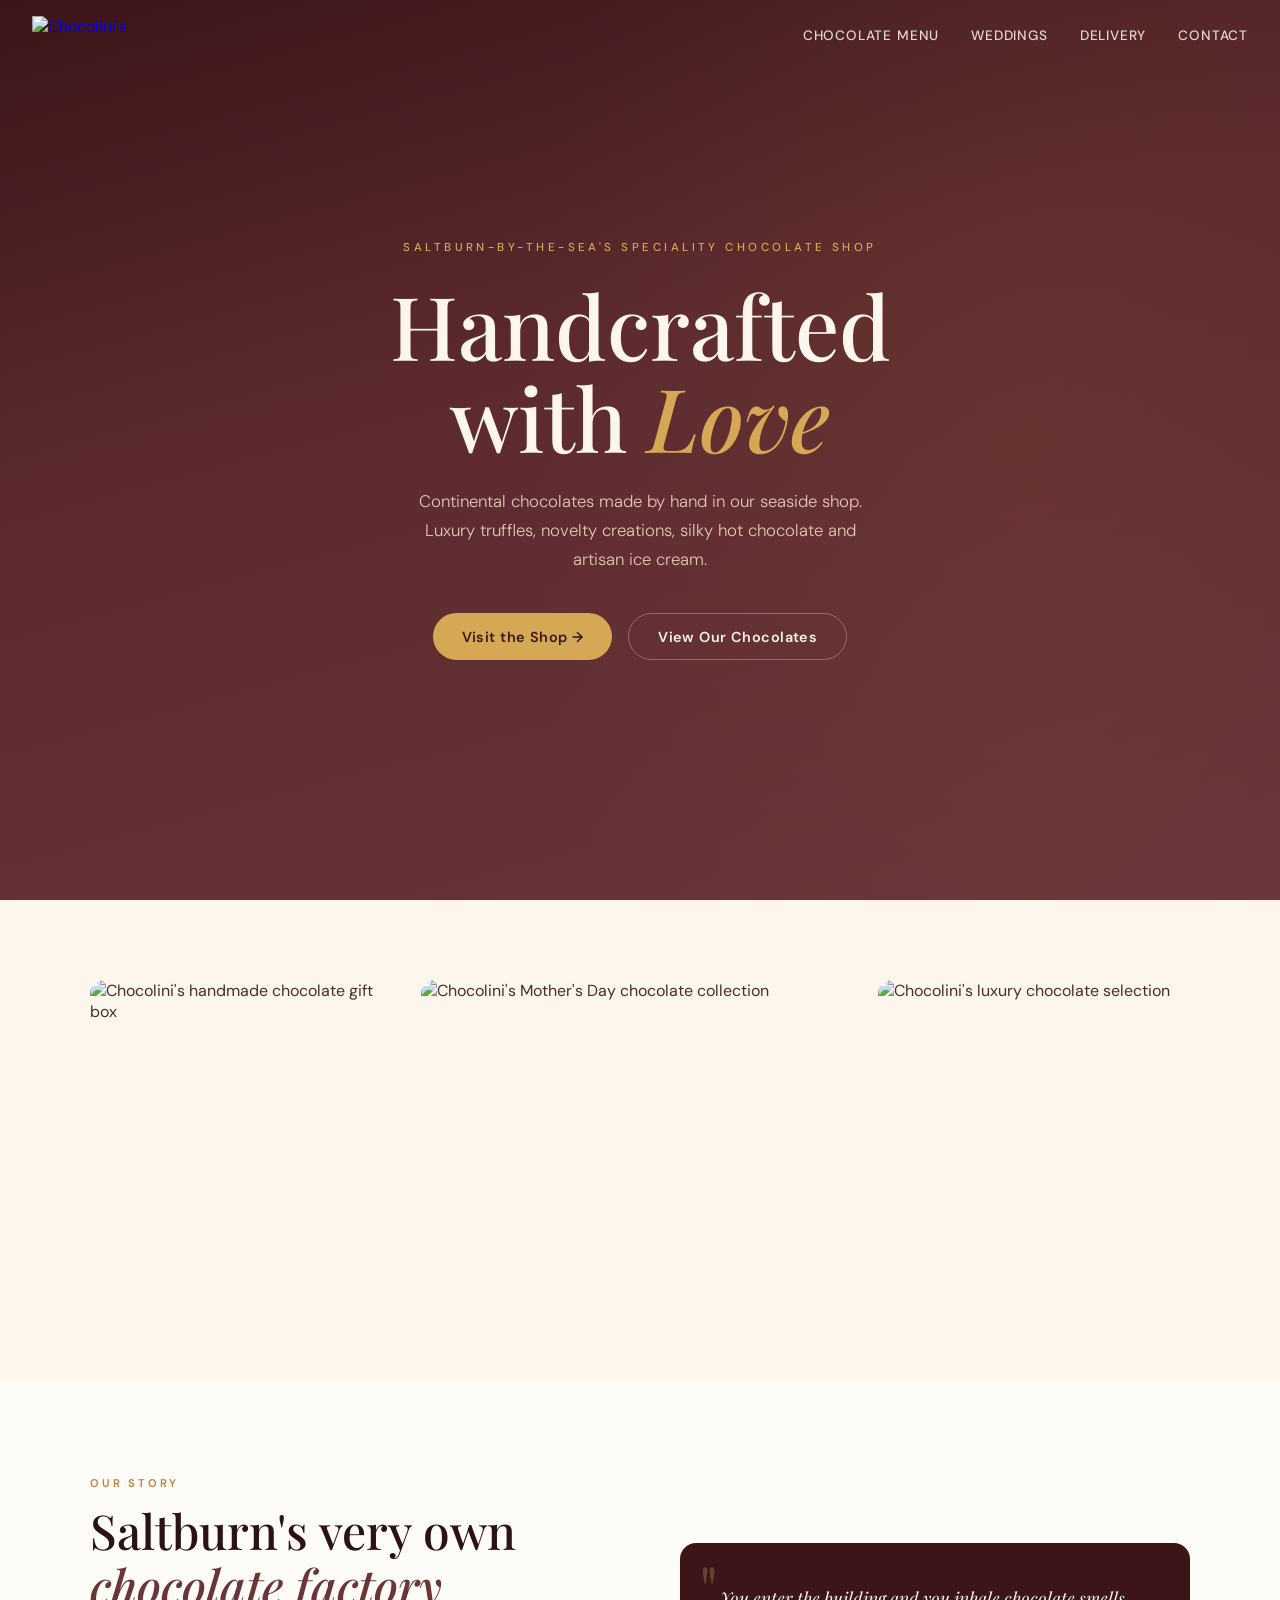
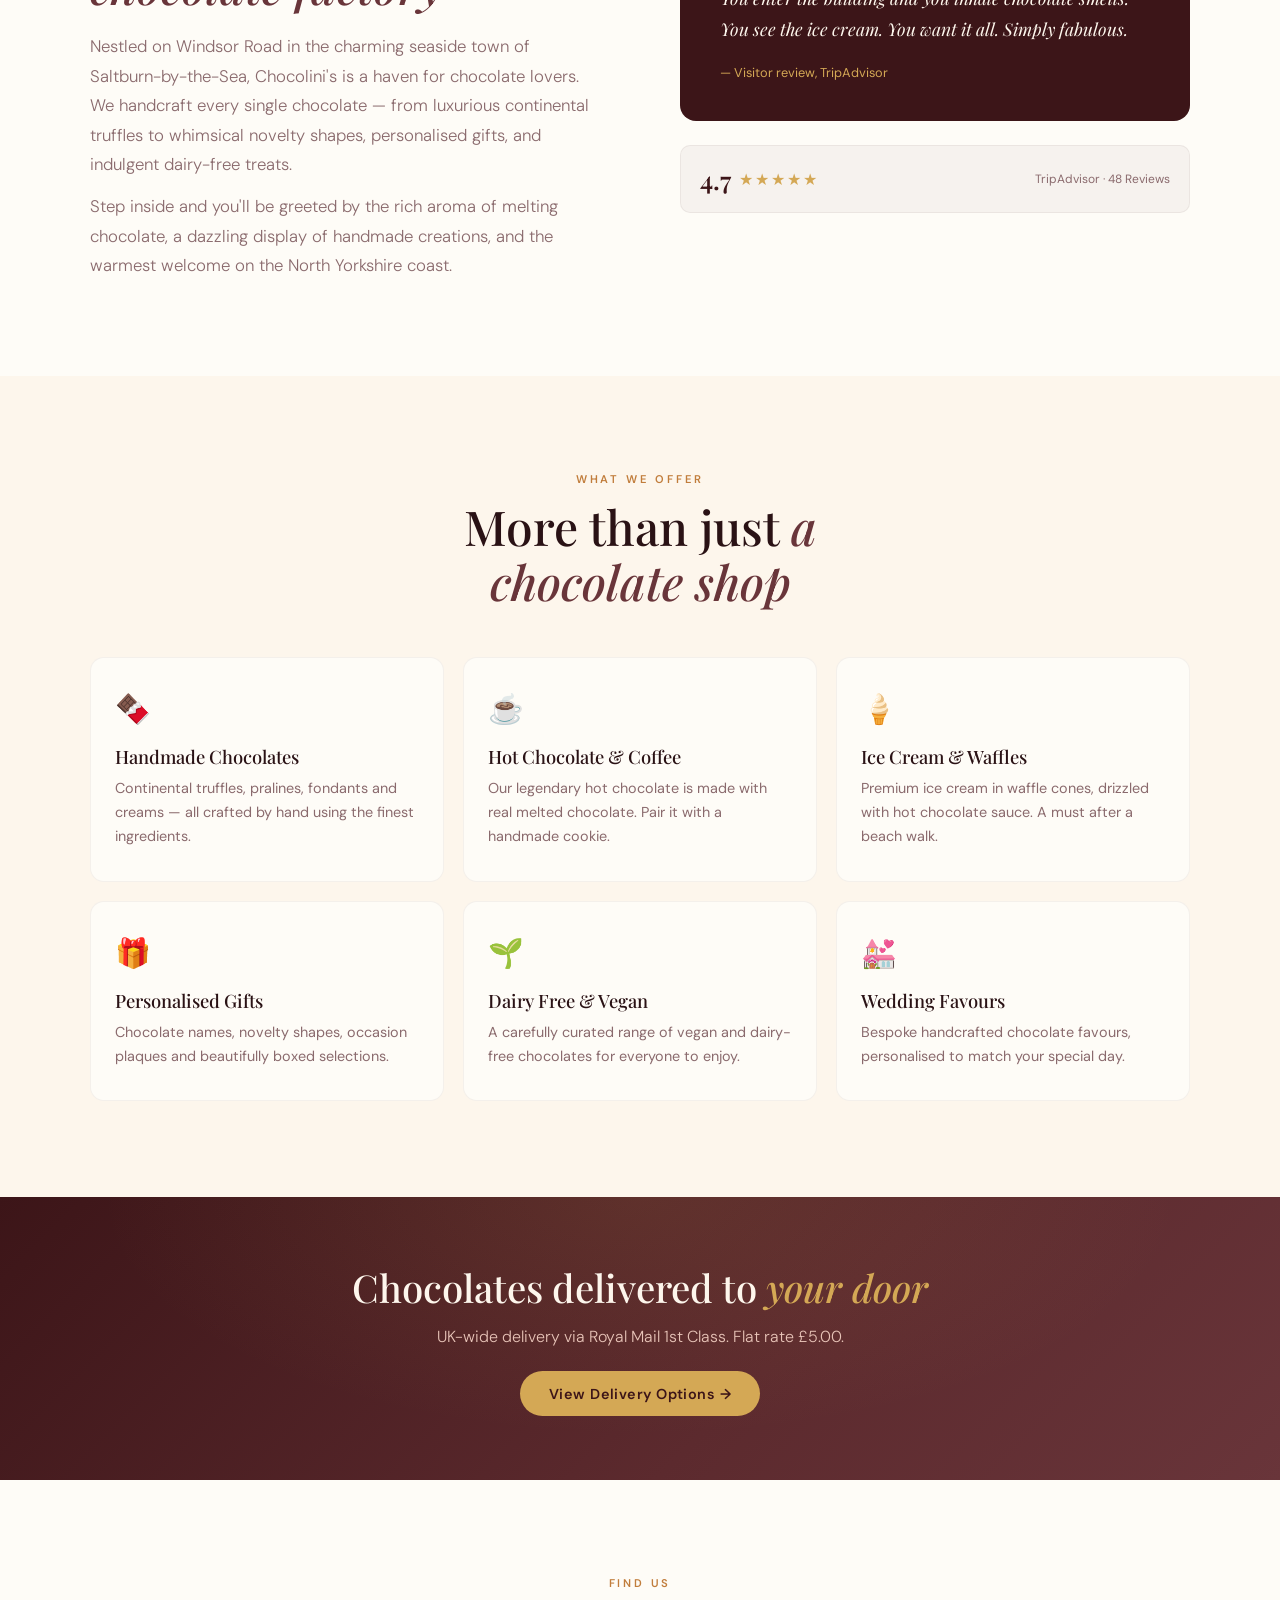
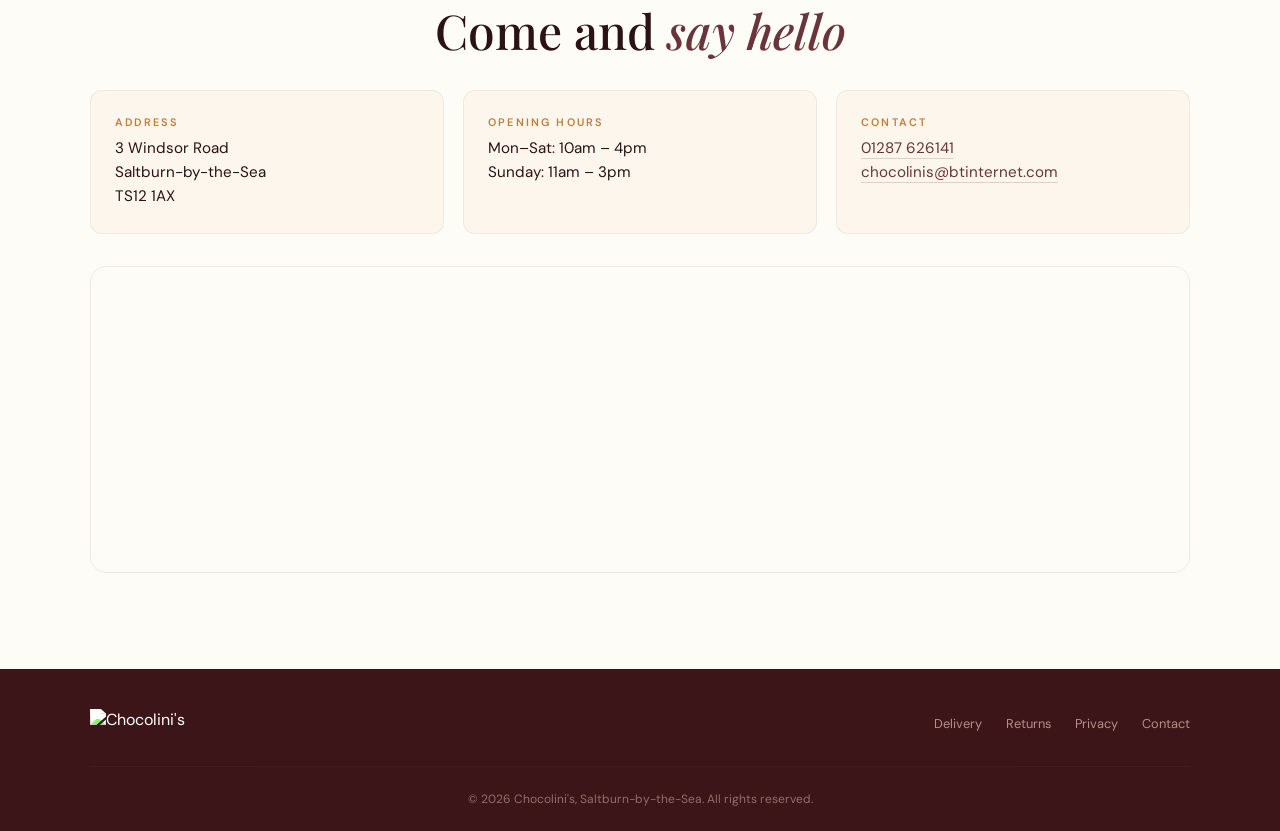
==== index.html @ 50c1a1e6 "Add files via upload" ====
<!DOCTYPE html>
<html lang="en">
<head>
    <meta charset="UTF-8">
    <meta name="viewport" content="width=device-width, initial-scale=1.0">
    <title>Chocolini's | Handcrafted Chocolates · Saltburn-by-the-Sea</title>
    <meta name="description" content="Chocolini's is Saltburn-by-the-Sea's beloved speciality chocolate shop. Handmade continental chocolates, luxury hot chocolate, ice cream, wedding favours & gifts.">
    <link rel="preconnect" href="https://fonts.googleapis.com">
    <link rel="preconnect" href="https://fonts.gstatic.com" crossorigin>
    <link href="https://fonts.googleapis.com/css2?family=Playfair+Display:ital,wght@0,400;0,500;0,600;0,700;1,400;1,500&family=DM+Sans:ital,wght@0,300;0,400;0,500;0,600;1,400&display=swap" rel="stylesheet">
    <link rel="stylesheet" href="styles.css">
    <style>
        .hero {
            min-height: 100vh;
            background: linear-gradient(165deg, var(--chocolate) 0%, var(--chocolate-mid) 40%, var(--cocoa) 100%);
            display: flex;
            align-items: center;
            justify-content: center;
            position: relative;
            overflow: hidden;
        }

        .hero::before {
            content: '';
            position: absolute;
            top: -50%; right: -20%;
            width: 80%; height: 200%;
            background: radial-gradient(ellipse, rgba(193, 125, 60, 0.08) 0%, transparent 70%);
            pointer-events: none;
        }

        .hero-content {
            text-align: center;
            position: relative;
            z-index: 2;
            padding: 2rem;
            max-width: 750px;
        }

        .hero-tagline {
            font-size: 0.72rem;
            font-weight: 500;
            letter-spacing: 0.3em;
            text-transform: uppercase;
            color: var(--gold);
            margin-bottom: 1.5rem;
            opacity: 0;
            animation: fadeUp 0.8s 0.2s forwards;
        }

        .hero h1 {
            font-family: 'Playfair Display', serif;
            font-size: clamp(2.8rem, 7vw, 5.5rem);
            font-weight: 500;
            color: var(--cream);
            line-height: 1.05;
            margin-bottom: 1.5rem;
            opacity: 0;
            animation: fadeUp 0.8s 0.4s forwards;
        }

        .hero h1 em { font-style: italic; color: var(--gold); }

        .hero-sub {
            font-size: 1.05rem;
            color: var(--rose);
            line-height: 1.7;
            max-width: 480px;
            margin: 0 auto 2.5rem;
            font-weight: 300;
            opacity: 0;
            animation: fadeUp 0.8s 0.6s forwards;
        }

        .hero-buttons {
            display: flex;
            gap: 1rem;
            justify-content: center;
            flex-wrap: wrap;
            opacity: 0;
            animation: fadeUp 0.8s 0.8s forwards;
        }

        @keyframes fadeUp {
            from { opacity: 0; transform: translateY(25px); }
            to { opacity: 1; transform: translateY(0); }
        }

        /* Gallery strip */
        .gallery {
            background: var(--cream);
            padding: 5rem 2rem;
        }

        .gallery-grid {
            display: grid;
            grid-template-columns: 1fr 1.4fr 1fr;
            gap: 1.2rem;
            max-width: 1100px;
            margin: 0 auto;
        }

        .gallery-grid img {
            width: 100%;
            height: 320px;
            object-fit: cover;
            border-radius: 14px;
        }

        .gallery-grid img:nth-child(2) { height: 320px; }

        /* About */
        .about { background: var(--warm-white); }
        .about .split { gap: 5rem; }
        .about-quote {
            background: var(--chocolate);
            border-radius: 16px;
            padding: 2.5rem;
            color: var(--cream);
            position: relative;
        }

        .about-quote .q {
            font-family: 'Playfair Display', serif;
            font-size: 4rem;
            color: var(--gold);
            opacity: 0.3;
            line-height: 1;
            position: absolute;
            top: 0.8rem;
            left: 1.2rem;
        }

        .about-quote p {
            font-family: 'Playfair Display', serif;
            font-size: 1.1rem;
            font-style: italic;
            line-height: 1.75;
            position: relative;
            z-index: 1;
        }

        .about-quote .attr {
            font-family: 'DM Sans', sans-serif;
            font-style: normal;
            font-size: 0.8rem;
            color: var(--gold);
            margin-top: 1.2rem;
        }

        .rating-bar {
            display: flex;
            align-items: center;
            gap: 0.5rem;
            margin-top: 1.5rem;
            padding: 1rem 1.2rem;
            background: rgba(60, 21, 24, 0.04);
            border-radius: 10px;
            border: 1px solid rgba(60, 21, 24, 0.06);
        }

        .rating-bar .num { font-family: 'Playfair Display', serif; font-size: 1.6rem; font-weight: 600; color: var(--chocolate); }
        .rating-bar .stars { color: var(--gold); font-size: 1rem; letter-spacing: 2px; }
        .rating-bar .src { font-size: 0.75rem; color: var(--text-light); margin-left: auto; }

        /* Offerings - simple 3 col */
        .offerings { background: var(--cream); }
        .offerings-grid { display: grid; grid-template-columns: repeat(3, 1fr); gap: 1.2rem; margin-top: 3rem; }

        .off-card {
            background: var(--warm-white);
            border-radius: 14px;
            padding: 2rem 1.5rem;
            border: 1px solid rgba(60, 21, 24, 0.05);
            transition: transform 0.3s, box-shadow 0.3s;
        }

        .off-card:hover { transform: translateY(-3px); box-shadow: 0 12px 40px rgba(60, 21, 24, 0.06); }
        .off-card h3 { font-family: 'Playfair Display', serif; font-size: 1.15rem; font-weight: 500; color: var(--text-dark); margin: 1rem 0 0.5rem; }
        .off-card p { font-size: 0.9rem; line-height: 1.65; color: var(--text-light); }
        .off-icon { font-size: 1.8rem; }

        /* Visit */
        .visit { background: var(--warm-white); }

        .visit-details {
            display: grid;
            grid-template-columns: repeat(3, 1fr);
            gap: 1.2rem;
            margin-top: 2rem;
        }

        .visit-card {
            background: var(--cream);
            border-radius: 12px;
            padding: 1.5rem;
            border: 1px solid rgba(60, 21, 24, 0.06);
        }

        .visit-card .label { font-size: 0.68rem; font-weight: 600; letter-spacing: 0.2em; text-transform: uppercase; color: var(--caramel); margin-bottom: 0.4rem; }
        .visit-card .value { font-size: 0.95rem; color: var(--text-dark); line-height: 1.6; }
        .visit-card a { color: var(--cocoa); text-decoration: none; border-bottom: 1px solid rgba(105, 53, 58, 0.2); }

        @media (max-width: 968px) {
            .gallery-grid { grid-template-columns: 1fr; }
            .gallery-grid img { height: 250px; }
            .offerings-grid, .visit-details { grid-template-columns: 1fr; }
        }
    </style>
</head>
<body>

    <nav class="nav" id="nav">
        <a href="index.html" class="nav-logo">
            <img src="https://static.wixstatic.com/media/40ae52_2ac82bec99dc40e4b3a59c565c650f5d~mv2.jpg/v1/fill/w_600,h_104,al_c,q_80,enc_avif,quality_auto/choclinis_edited-2.jpg" alt="Chocolini's">
        </a>
        <ul class="nav-links" id="navLinks">
            <li><a href="chocolate-menu.html">Chocolate Menu</a></li>
            <li><a href="wedding-favours.html">Weddings</a></li>
            <li><a href="delivery.html">Delivery</a></li>
            <li><a href="contact.html">Contact</a></li>
        </ul>
        <button class="mobile-toggle" id="mobileToggle" aria-label="Menu"><span></span><span></span><span></span></button>
    </nav>

    <!-- Hero -->
    <section class="hero">
        <div class="hero-content">
            <p class="hero-tagline">Saltburn-by-the-Sea's Speciality Chocolate Shop</p>
            <h1>Handcrafted with <em>Love</em></h1>
            <p class="hero-sub">Continental chocolates made by hand in our seaside shop. Luxury truffles, novelty creations, silky hot chocolate and artisan ice cream.</p>
            <div class="hero-buttons">
                <a href="contact.html" class="btn btn-primary">Visit the Shop →</a>
                <a href="chocolate-menu.html" class="btn btn-outline">View Our Chocolates</a>
            </div>
        </div>
    </section>

    <!-- Gallery -->
    <section class="gallery">
        <div class="gallery-grid">
            <img src="https://static.wixstatic.com/media/40ae52_c08929c6c3124f54949caf9e6ccd106e~mv2.png/v1/crop/x_0,y_500,w_2698,h_2800/fill/w_800,h_830,al_c,q_90,enc_avif,quality_auto/IMG_0086_HEIC.png" alt="Chocolini's handmade chocolate gift box" loading="lazy">
            <img src="https://static.wixstatic.com/media/40ae52_35e0e6ece7654a25a1d623e21bb62639~mv2.png/v1/crop/x_0,y_800,w_4284,h_3200/fill/w_1000,h_750,al_c,q_90,enc_avif,quality_auto/IMG_0090_HEIC.png" alt="Chocolini's Mother's Day chocolate collection" loading="lazy">
            <img src="https://static.wixstatic.com/media/40ae52_2e270a7c4d30495ca56886fe4b0cdf4b~mv2.png/v1/crop/x_0,y_1000,w_4284,h_4284/fill/w_800,h_800,al_c,q_90,enc_avif,quality_auto/IMG_0114_HEIC.png" alt="Chocolini's luxury chocolate selection" loading="lazy">
        </div>
    </section>

    <!-- About -->
    <section class="about" id="about">
        <div class="container">
            <div class="split">
                <div>
                    <p class="section-label reveal">Our Story</p>
                    <h2 class="section-title reveal reveal-d1">Saltburn's very own <em>chocolate factory</em></h2>
                    <p class="section-desc reveal reveal-d2">Nestled on Windsor Road in the charming seaside town of Saltburn-by-the-Sea, Chocolini's is a haven for chocolate lovers. We handcraft every single chocolate — from luxurious continental truffles to whimsical novelty shapes, personalised gifts, and indulgent dairy-free treats.</p>
                    <p class="section-desc reveal reveal-d3" style="margin-top: 0.8rem;">Step inside and you'll be greeted by the rich aroma of melting chocolate, a dazzling display of handmade creations, and the warmest welcome on the North Yorkshire coast.</p>
                </div>
                <div class="reveal reveal-d2">
                    <div class="about-quote">
                        <span class="q">"</span>
                        <p>You enter the building and you inhale chocolate smells. You see the ice cream. You want it all. Simply fabulous.</p>
                        <div class="attr">— Visitor review, TripAdvisor</div>
                    </div>
                    <div class="rating-bar">
                        <span class="num">4.7</span>
                        <span class="stars">★★★★★</span>
                        <span class="src">TripAdvisor · 48 Reviews</span>
                    </div>
                </div>
            </div>
        </div>
    </section>

    <!-- Offerings -->
    <section class="offerings">
        <div class="container">
            <div style="text-align: center; max-width: 550px; margin: 0 auto;">
                <p class="section-label reveal">What We Offer</p>
                <h2 class="section-title reveal reveal-d1">More than just <em>a chocolate shop</em></h2>
            </div>
            <div class="offerings-grid">
                <div class="off-card reveal">
                    <div class="off-icon">🍫</div>
                    <h3>Handmade Chocolates</h3>
                    <p>Continental truffles, pralines, fondants and creams — all crafted by hand using the finest ingredients.</p>
                </div>
                <div class="off-card reveal reveal-d1">
                    <div class="off-icon">☕</div>
                    <h3>Hot Chocolate & Coffee</h3>
                    <p>Our legendary hot chocolate is made with real melted chocolate. Pair it with a handmade cookie.</p>
                </div>
                <div class="off-card reveal reveal-d2">
                    <div class="off-icon">🍦</div>
                    <h3>Ice Cream & Waffles</h3>
                    <p>Premium ice cream in waffle cones, drizzled with hot chocolate sauce. A must after a beach walk.</p>
                </div>
                <div class="off-card reveal">
                    <div class="off-icon">🎁</div>
                    <h3>Personalised Gifts</h3>
                    <p>Chocolate names, novelty shapes, occasion plaques and beautifully boxed selections.</p>
                </div>
                <div class="off-card reveal reveal-d1">
                    <div class="off-icon">🌱</div>
                    <h3>Dairy Free & Vegan</h3>
                    <p>A carefully curated range of vegan and dairy-free chocolates for everyone to enjoy.</p>
                </div>
                <div class="off-card reveal reveal-d2">
                    <div class="off-icon">💒</div>
                    <h3>Wedding Favours</h3>
                    <p>Bespoke handcrafted chocolate favours, personalised to match your special day.</p>
                </div>
            </div>
        </div>
    </section>

    <!-- CTA -->
    <div class="cta-banner">
        <h2>Chocolates delivered to <em>your door</em></h2>
        <p>UK-wide delivery via Royal Mail 1st Class. Flat rate £5.00.</p>
        <a href="delivery.html" class="btn btn-primary">View Delivery Options →</a>
    </div>

    <!-- Visit -->
    <section class="visit" id="visit">
        <div class="container">
            <div style="text-align: center; max-width: 500px; margin: 0 auto;">
                <p class="section-label reveal">Find Us</p>
                <h2 class="section-title reveal reveal-d1">Come and <em>say hello</em></h2>
            </div>
            <div class="visit-details">
                <div class="visit-card reveal">
                    <div class="label">Address</div>
                    <div class="value">3 Windsor Road<br>Saltburn-by-the-Sea<br>TS12 1AX</div>
                </div>
                <div class="visit-card reveal reveal-d1">
                    <div class="label">Opening Hours</div>
                    <div class="value">Mon–Sat: 10am – 4pm<br>Sunday: 11am – 3pm</div>
                </div>
                <div class="visit-card reveal reveal-d2">
                    <div class="label">Contact</div>
                    <div class="value">
                        <a href="tel:01287626141">01287 626141</a><br>
                        <a href="mailto:chocolinis@btinternet.com">chocolinis@btinternet.com</a>
                    </div>
                </div>
            </div>
            <div class="map-embed reveal">
                <iframe src="https://www.google.com/maps/embed?pb=!1m18!1m12!1m3!1d2313.5!2d-0.9745!3d54.5832!2m3!1f0!2f0!3f0!3m2!1i1024!2i768!4f13.1!3m3!1m2!1s0x487eeb8e3ccf16d5%3A0x1c3c5f3d6b8a9b0e!2s3%20Windsor%20Rd%2C%20Saltburn-by-the-Sea%20TS12%201AX!5e0!3m2!1sen!2suk!4v1700000000000!5m2!1sen!2suk" allowfullscreen="" loading="lazy"></iframe>
            </div>
        </div>
    </section>

    <footer class="footer">
        <div class="footer-inner">
            <div class="footer-logo">
                <img src="https://static.wixstatic.com/media/40ae52_2ac82bec99dc40e4b3a59c565c650f5d~mv2.jpg/v1/fill/w_400,h_69,al_c,q_80,enc_avif,quality_auto/choclinis_edited-2.jpg" alt="Chocolini's">
            </div>
            <ul class="footer-links">
                <li><a href="delivery.html">Delivery</a></li>
                <li><a href="returns.html">Returns</a></li>
                <li><a href="privacy.html">Privacy</a></li>
                <li><a href="contact.html">Contact</a></li>
            </ul>
            <div class="footer-copy">© 2026 Chocolini's, Saltburn-by-the-Sea. All rights reserved.</div>
        </div>
    </footer>

    <script src="script.js"></script>
</body>
</html>
---- styles.css ----
/* ═══════════════════════════════════════════
   CHOCOLINI'S — Shared Stylesheet
   ═══════════════════════════════════════════ */

:root {
    --chocolate: #3C1518;
    --chocolate-mid: #5C2A2E;
    --cocoa: #69353A;
    --caramel: #C17D3C;
    --gold: #D4A855;
    --cream: #FDF6EC;
    --warm-white: #FEFCF7;
    --rose: #E8C4B8;
    --text-dark: #2A1215;
    --text-body: #4A2C2F;
    --text-light: #8A6A6D;
}

* { margin: 0; padding: 0; box-sizing: border-box; }
html { scroll-behavior: smooth; }

body {
    font-family: 'DM Sans', sans-serif;
    color: var(--text-body);
    background: var(--warm-white);
    overflow-x: hidden;
}

img { max-width: 100%; height: auto; display: block; }

/* ── Navigation ── */
.nav {
    position: fixed;
    top: 0; left: 0; right: 0;
    z-index: 1000;
    padding: 1rem 2rem;
    display: flex;
    align-items: center;
    justify-content: space-between;
    transition: all 0.5s cubic-bezier(0.16, 1, 0.3, 1);
}

.nav.scrolled, .nav.nav-solid {
    background: rgba(60, 21, 24, 0.97);
    backdrop-filter: blur(20px);
    padding: 0.6rem 2rem;
    box-shadow: 0 4px 30px rgba(60, 21, 24, 0.2);
}

.nav-logo { display: flex; align-items: center; text-decoration: none; }
.nav-logo img { height: 36px; width: auto; }
.nav.scrolled .nav-logo img { height: 30px; }

.nav-links {
    display: flex;
    gap: 2rem;
    list-style: none;
    align-items: center;
}

.nav-links a {
    color: var(--cream);
    text-decoration: none;
    font-size: 0.85rem;
    font-weight: 500;
    letter-spacing: 0.06em;
    text-transform: uppercase;
    opacity: 0.85;
    transition: opacity 0.3s;
    position: relative;
}

.nav-links a::after {
    content: '';
    position: absolute;
    bottom: -4px; left: 0;
    width: 0; height: 1.5px;
    background: var(--gold);
    transition: width 0.3s cubic-bezier(0.16, 1, 0.3, 1);
}

.nav-links a:hover { opacity: 1; }
.nav-links a:hover::after { width: 100%; }
.nav-links a.active { opacity: 1; }
.nav-links a.active::after { width: 100%; }

.nav-cta {
    background: var(--gold) !important;
    color: var(--chocolate) !important;
    padding: 0.55rem 1.4rem;
    border-radius: 100px;
    font-weight: 600 !important;
    opacity: 1 !important;
    transition: transform 0.3s, box-shadow 0.3s !important;
}

.nav-cta:hover { transform: translateY(-1px); box-shadow: 0 4px 20px rgba(212, 168, 85, 0.4); }
.nav-cta::after { display: none !important; }

.mobile-toggle {
    display: none;
    background: none;
    border: none;
    cursor: pointer;
    padding: 4px;
}

.mobile-toggle span {
    display: block;
    width: 24px; height: 2px;
    background: var(--cream);
    margin: 5px 0;
    transition: all 0.3s;
}

/* ── Shared ── */
section { padding: 6rem 2rem; }
.container { max-width: 1100px; margin: 0 auto; }

.section-label {
    font-size: 0.7rem;
    font-weight: 600;
    letter-spacing: 0.25em;
    text-transform: uppercase;
    color: var(--caramel);
    margin-bottom: 0.8rem;
}

.section-title {
    font-family: 'Playfair Display', serif;
    font-size: clamp(2rem, 4vw, 3rem);
    font-weight: 500;
    color: var(--text-dark);
    line-height: 1.15;
    margin-bottom: 1.2rem;
}

.section-title em { font-style: italic; color: var(--cocoa); }

.section-desc {
    font-size: 1.05rem;
    line-height: 1.75;
    color: var(--text-light);
    max-width: 560px;
    font-weight: 300;
}

/* ── Buttons ── */
.btn {
    display: inline-flex;
    align-items: center;
    gap: 0.5rem;
    padding: 0.85rem 1.8rem;
    border-radius: 100px;
    font-family: 'DM Sans', sans-serif;
    font-size: 0.9rem;
    font-weight: 600;
    text-decoration: none;
    letter-spacing: 0.03em;
    transition: all 0.4s cubic-bezier(0.16, 1, 0.3, 1);
    cursor: pointer;
    border: none;
}

.btn-primary { background: var(--gold); color: var(--chocolate); }
.btn-primary:hover { transform: translateY(-2px); box-shadow: 0 8px 30px rgba(212, 168, 85, 0.35); }
.btn-outline { background: transparent; color: var(--cream); border: 1.5px solid rgba(253, 246, 236, 0.3); }
.btn-outline:hover { border-color: var(--cream); background: rgba(253, 246, 236, 0.08); transform: translateY(-2px); }
.btn-dark { background: var(--chocolate); color: var(--cream); }
.btn-dark:hover { transform: translateY(-2px); box-shadow: 0 8px 30px rgba(60, 21, 24, 0.25); }

/* ── Page Hero (inner pages) ── */
.page-hero {
    background: linear-gradient(165deg, var(--chocolate) 0%, var(--chocolate-mid) 40%, var(--cocoa) 100%);
    padding: 9rem 2rem 4rem;
    text-align: center;
    position: relative;
    overflow: hidden;
}

.page-hero::before {
    content: '';
    position: absolute;
    top: -50%; right: -20%;
    width: 80%; height: 200%;
    background: radial-gradient(ellipse, rgba(193, 125, 60, 0.08) 0%, transparent 70%);
    pointer-events: none;
}

.page-hero h1 {
    font-family: 'Playfair Display', serif;
    font-size: clamp(2.2rem, 5vw, 3.5rem);
    font-weight: 500;
    color: var(--cream);
    line-height: 1.1;
    margin-bottom: 1rem;
}

.page-hero h1 em { font-style: italic; color: var(--gold); }

.page-hero p {
    font-size: 1.05rem;
    color: var(--rose);
    max-width: 520px;
    margin: 0 auto;
    font-weight: 300;
    line-height: 1.7;
}

/* ── Content ── */
.content-section { padding: 5rem 2rem; }
.content-section.alt { background: var(--cream); }

.content-narrow { max-width: 800px; margin: 0 auto; }

.content-narrow h2 {
    font-family: 'Playfair Display', serif;
    font-size: 1.5rem;
    font-weight: 500;
    color: var(--text-dark);
    margin: 2.5rem 0 0.8rem;
}

.content-narrow h2:first-child { margin-top: 0; }
.content-narrow p { font-size: 1rem; line-height: 1.8; margin-bottom: 0.8rem; }

.content-narrow ul {
    list-style: none;
    margin: 0.8rem 0;
}

.content-narrow ul li {
    padding: 0.35rem 0 0.35rem 1.3rem;
    position: relative;
    font-size: 1rem;
    line-height: 1.7;
}

.content-narrow ul li::before {
    content: '';
    position: absolute;
    left: 0; top: 0.85rem;
    width: 5px; height: 5px;
    border-radius: 50%;
    background: var(--gold);
}

.content-narrow a {
    color: var(--cocoa);
    text-decoration: none;
    border-bottom: 1px solid rgba(105, 53, 58, 0.3);
    transition: border-color 0.3s;
}

.content-narrow a:hover { border-color: var(--cocoa); }

/* ── Info Cards ── */
.info-card {
    background: var(--cream);
    border: 1px solid rgba(60, 21, 24, 0.06);
    border-radius: 16px;
    padding: 2rem;
    margin-bottom: 1.2rem;
}

.info-card h3 {
    font-family: 'Playfair Display', serif;
    font-size: 1.2rem;
    font-weight: 500;
    color: var(--text-dark);
    margin-bottom: 0.8rem;
}

.info-card p { font-size: 0.95rem; line-height: 1.8; margin-bottom: 0.4rem; }

.info-card .highlight {
    background: rgba(212, 168, 85, 0.1);
    border-left: 3px solid var(--gold);
    padding: 0.8rem 1rem;
    border-radius: 0 8px 8px 0;
    margin-top: 0.8rem;
    font-size: 0.9rem;
    color: var(--text-dark);
}

.info-card .highlight a {
    color: var(--cocoa);
    text-decoration: none;
    border-bottom: 1px solid rgba(105, 53, 58, 0.3);
}

/* ── Two-column layout ── */
.split { display: grid; grid-template-columns: 1fr 1fr; gap: 4rem; align-items: center; }

.split-img { border-radius: 16px; overflow: hidden; }
.split-img img { width: 100%; height: 100%; object-fit: cover; }

/* ── Contact ── */
.contact-grid { display: grid; grid-template-columns: 1fr 1fr; gap: 4rem; }

.form-group { margin-bottom: 1.2rem; }

.form-group label {
    display: block;
    font-size: 0.72rem;
    font-weight: 600;
    letter-spacing: 0.15em;
    text-transform: uppercase;
    color: var(--caramel);
    margin-bottom: 0.4rem;
}

.form-group input,
.form-group textarea,
.form-group select {
    width: 100%;
    padding: 0.8rem 1rem;
    border: 1.5px solid rgba(60, 21, 24, 0.1);
    border-radius: 10px;
    background: var(--warm-white);
    font-family: 'DM Sans', sans-serif;
    font-size: 0.95rem;
    color: var(--text-dark);
    transition: border-color 0.3s, box-shadow 0.3s;
    outline: none;
}

.form-group input:focus,
.form-group textarea:focus,
.form-group select:focus {
    border-color: var(--caramel);
    box-shadow: 0 0 0 3px rgba(193, 125, 60, 0.1);
}

.form-group textarea { min-height: 130px; resize: vertical; }

.form-success {
    display: none;
    background: rgba(212, 168, 85, 0.1);
    border: 1px solid rgba(212, 168, 85, 0.3);
    border-radius: 12px;
    padding: 1.5rem;
    text-align: center;
    color: var(--text-dark);
}

.contact-detail {
    padding: 1.5rem;
    background: var(--cream);
    border-radius: 12px;
    border: 1px solid rgba(60, 21, 24, 0.06);
    margin-bottom: 1rem;
}

.contact-detail .label {
    font-size: 0.7rem;
    font-weight: 600;
    letter-spacing: 0.2em;
    text-transform: uppercase;
    color: var(--caramel);
    margin-bottom: 0.4rem;
}

.contact-detail .value { font-size: 1rem; color: var(--text-dark); line-height: 1.6; }
.contact-detail a { color: var(--cocoa); text-decoration: none; border-bottom: 1px solid rgba(105, 53, 58, 0.2); }
.contact-detail a:hover { border-color: var(--cocoa); }

.hours-table { width: 100%; border-collapse: collapse; margin-top: 0.3rem; }
.hours-table tr { border-bottom: 1px solid rgba(60, 21, 24, 0.06); }
.hours-table tr:last-child { border-bottom: none; }
.hours-table td { padding: 0.5rem 0; font-size: 0.92rem; }
.hours-table td:last-child { text-align: right; font-weight: 500; color: var(--text-dark); }

.social-links { display: flex; gap: 0.6rem; margin-top: 0.4rem; }

.social-link {
    width: 40px; height: 40px;
    border-radius: 10px;
    background: rgba(60, 21, 24, 0.05);
    display: flex;
    align-items: center;
    justify-content: center;
    color: var(--chocolate);
    text-decoration: none;
    transition: all 0.3s;
    border: 1px solid rgba(60, 21, 24, 0.06);
}

.social-link:hover { background: var(--chocolate); color: var(--cream); transform: translateY(-2px); }

.map-embed {
    border-radius: 16px;
    overflow: hidden;
    border: 1px solid rgba(60, 21, 24, 0.08);
    margin-top: 2rem;
}

.map-embed iframe { width: 100%; height: 300px; border: none; }

/* ── Menu grid ── */
.menu-categories { display: grid; grid-template-columns: repeat(2, 1fr); gap: 1.5rem; margin-top: 2rem; }

.menu-category {
    background: var(--cream);
    border-radius: 16px;
    padding: 2rem;
    border: 1px solid rgba(60, 21, 24, 0.06);
}

.menu-category h3 {
    font-family: 'Playfair Display', serif;
    font-size: 1.2rem;
    font-weight: 500;
    color: var(--text-dark);
    margin-bottom: 0.8rem;
}

.menu-list {
    list-style: none;
    columns: 2;
    column-gap: 1.5rem;
}

.menu-list li {
    font-size: 0.88rem;
    color: var(--text-body);
    padding: 0.25rem 0 0.25rem 0.9rem;
    position: relative;
    break-inside: avoid;
}

.menu-list li::before { content: '·'; position: absolute; left: 0; color: var(--gold); font-weight: bold; }

/* ── CTA Banner ── */
.cta-banner {
    background: linear-gradient(135deg, var(--chocolate) 0%, var(--chocolate-mid) 60%, var(--cocoa) 100%);
    padding: 4rem 2rem;
    text-align: center;
    position: relative;
    overflow: hidden;
}

.cta-banner::before {
    content: '';
    position: absolute;
    top: 0; left: 0; right: 0; bottom: 0;
    background: radial-gradient(ellipse at 50% 0%, rgba(212, 168, 85, 0.1), transparent 60%);
    pointer-events: none;
}

.cta-banner h2 {
    font-family: 'Playfair Display', serif;
    font-size: clamp(1.6rem, 3.5vw, 2.4rem);
    color: var(--cream);
    font-weight: 500;
    margin-bottom: 0.8rem;
    position: relative;
}

.cta-banner h2 em { color: var(--gold); }
.cta-banner p { color: var(--rose); font-size: 1rem; margin-bottom: 1.5rem; font-weight: 300; position: relative; }
.cta-banner .btn { position: relative; }

/* ── Footer ── */
.footer {
    background: var(--chocolate);
    color: var(--cream);
    padding: 2.5rem 2rem 1.5rem;
}

.footer-inner {
    max-width: 1100px;
    margin: 0 auto;
    display: flex;
    justify-content: space-between;
    align-items: center;
    flex-wrap: wrap;
    gap: 1rem;
}

.footer-logo img { height: 28px; width: auto; filter: brightness(1.5); }

.footer-links { display: flex; gap: 1.5rem; list-style: none; flex-wrap: wrap; }
.footer-links a { color: var(--rose); text-decoration: none; font-size: 0.8rem; opacity: 0.7; transition: opacity 0.3s; }
.footer-links a:hover { opacity: 1; }

.footer-copy {
    width: 100%;
    text-align: center;
    padding-top: 1.5rem;
    margin-top: 0.8rem;
    border-top: 1px solid rgba(253, 246, 236, 0.06);
    font-size: 0.75rem;
    color: var(--rose);
    opacity: 0.5;
}

/* ── Scroll Reveal ── */
.reveal {
    opacity: 0;
    transform: translateY(30px);
    transition: all 0.7s cubic-bezier(0.16, 1, 0.3, 1);
}

.reveal.visible { opacity: 1; transform: translateY(0); }
.reveal-d1 { transition-delay: 0.1s; }
.reveal-d2 { transition-delay: 0.2s; }
.reveal-d3 { transition-delay: 0.3s; }

/* ── Responsive ── */
@media (max-width: 968px) {
    .nav-links { display: none; }
    .mobile-toggle { display: block; }

    .nav-links.open {
        display: flex;
        flex-direction: column;
        position: fixed;
        top: 0; left: 0; right: 0; bottom: 0;
        background: rgba(60, 21, 24, 0.98);
        backdrop-filter: blur(20px);
        justify-content: center;
        align-items: center;
        gap: 2rem;
        z-index: 999;
    }

    .nav-links.open a { font-size: 1.2rem; opacity: 1; }

    .close-menu {
        position: absolute;
        top: 1.5rem; right: 1.5rem;
        background: none; border: none;
        color: var(--cream);
        font-size: 2rem;
        cursor: pointer;
    }

    section { padding: 4rem 1.5rem; }
    .split, .contact-grid, .menu-categories { grid-template-columns: 1fr; }
}

@media (max-width: 600px) {
    .menu-list { columns: 1; }
    .footer-inner { flex-direction: column; text-align: center; }
    .footer-links { justify-content: center; }
}
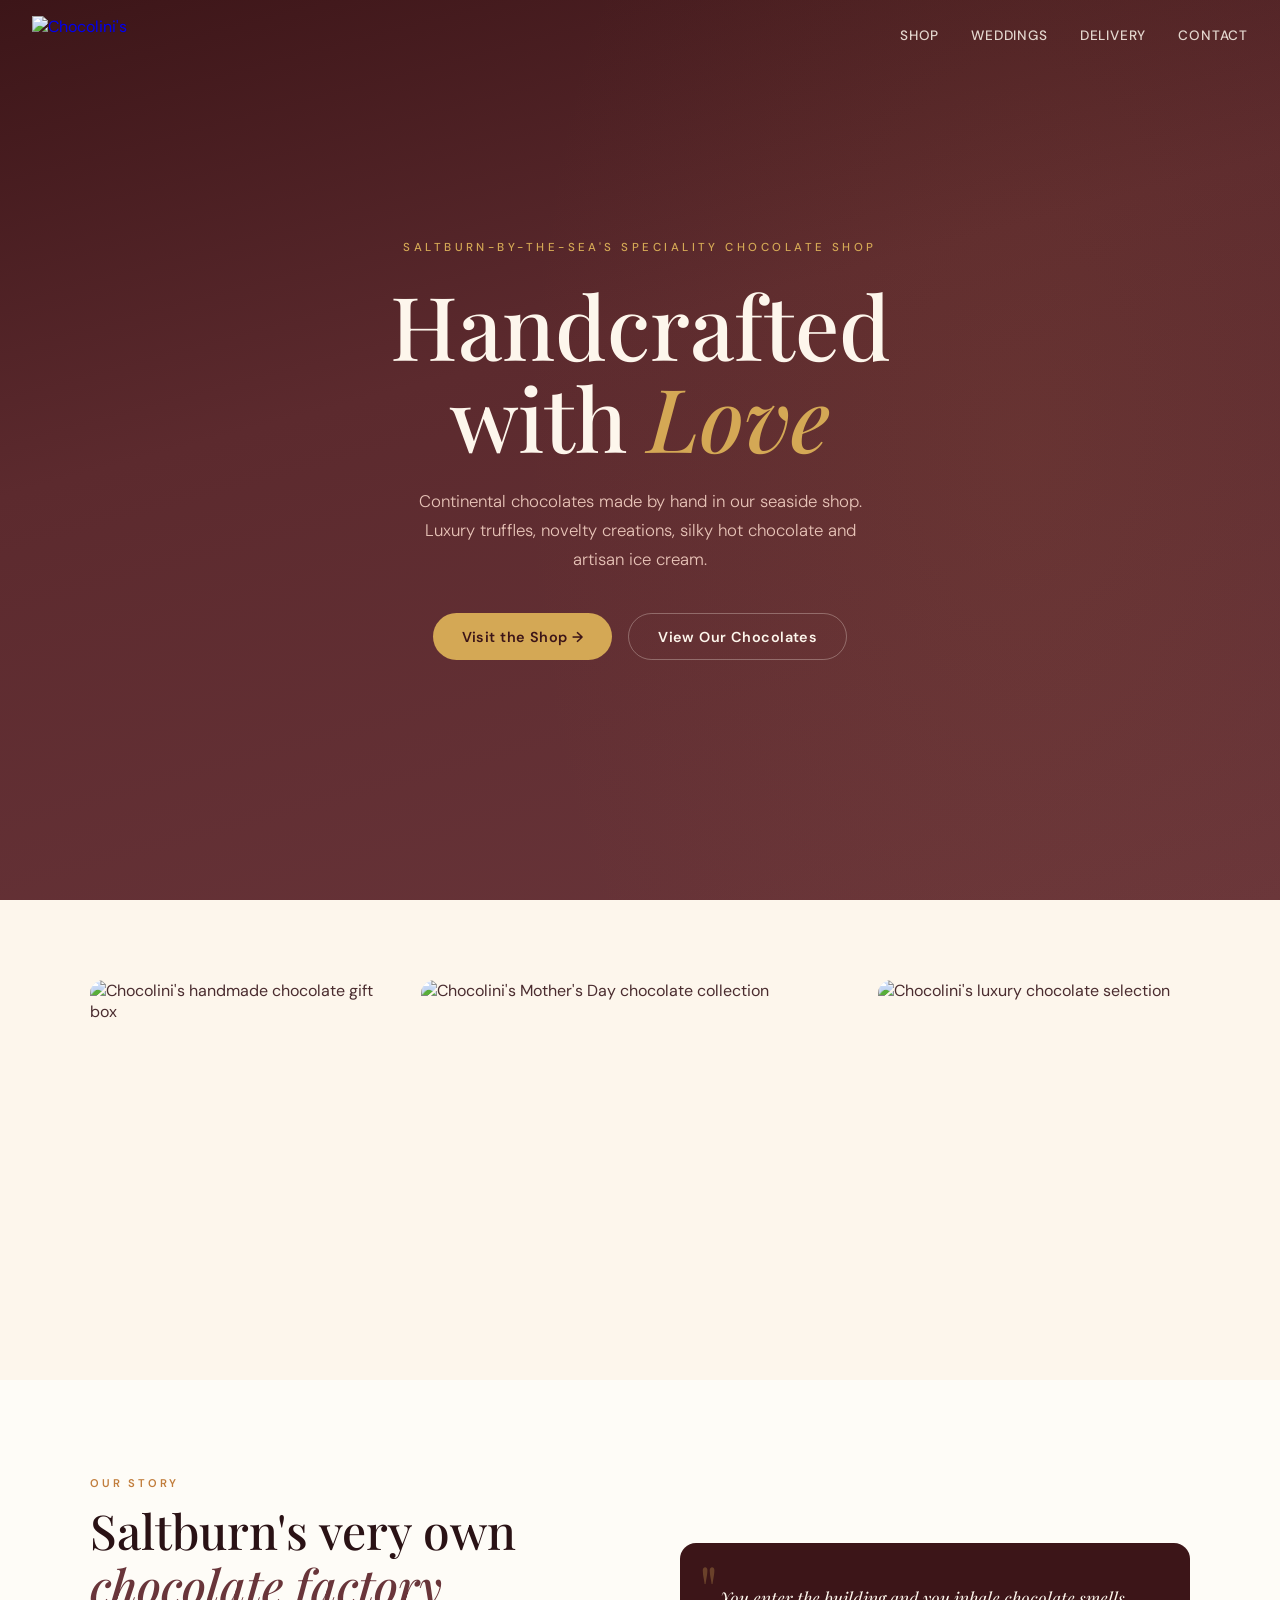
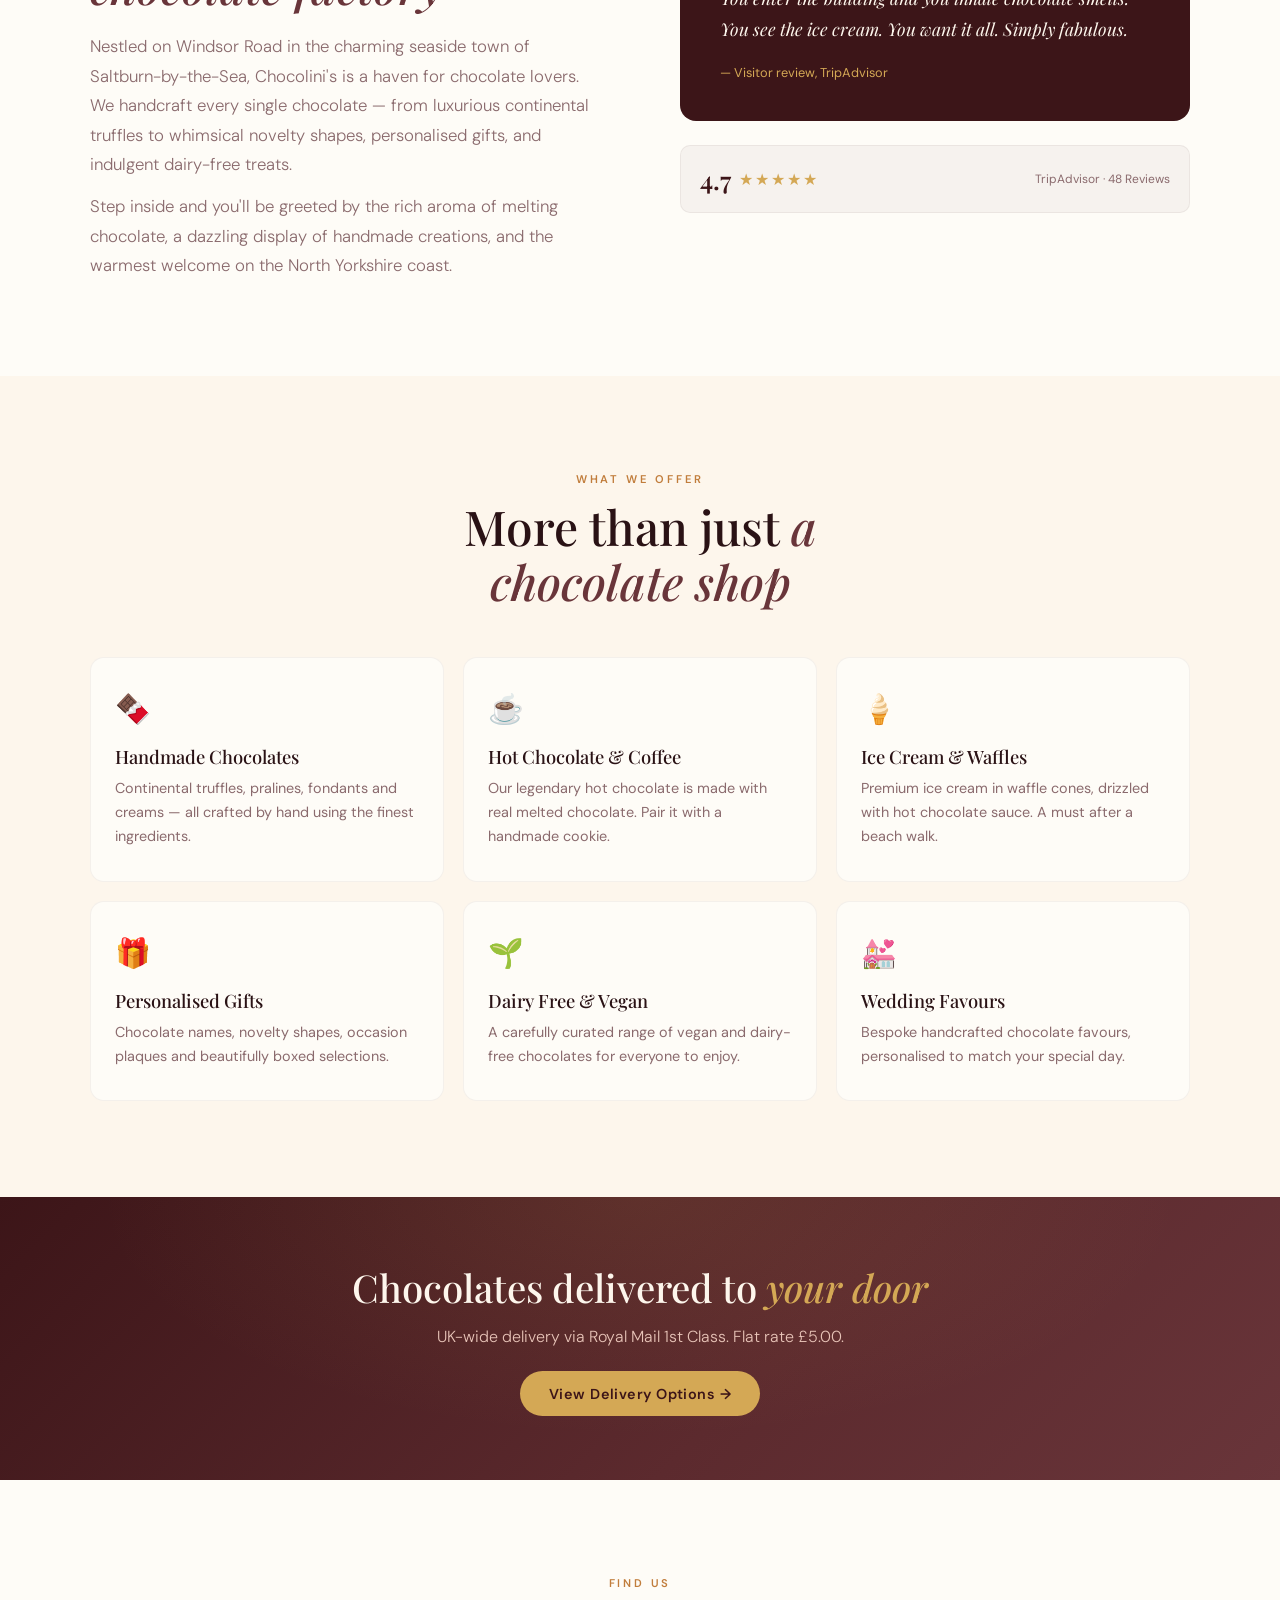
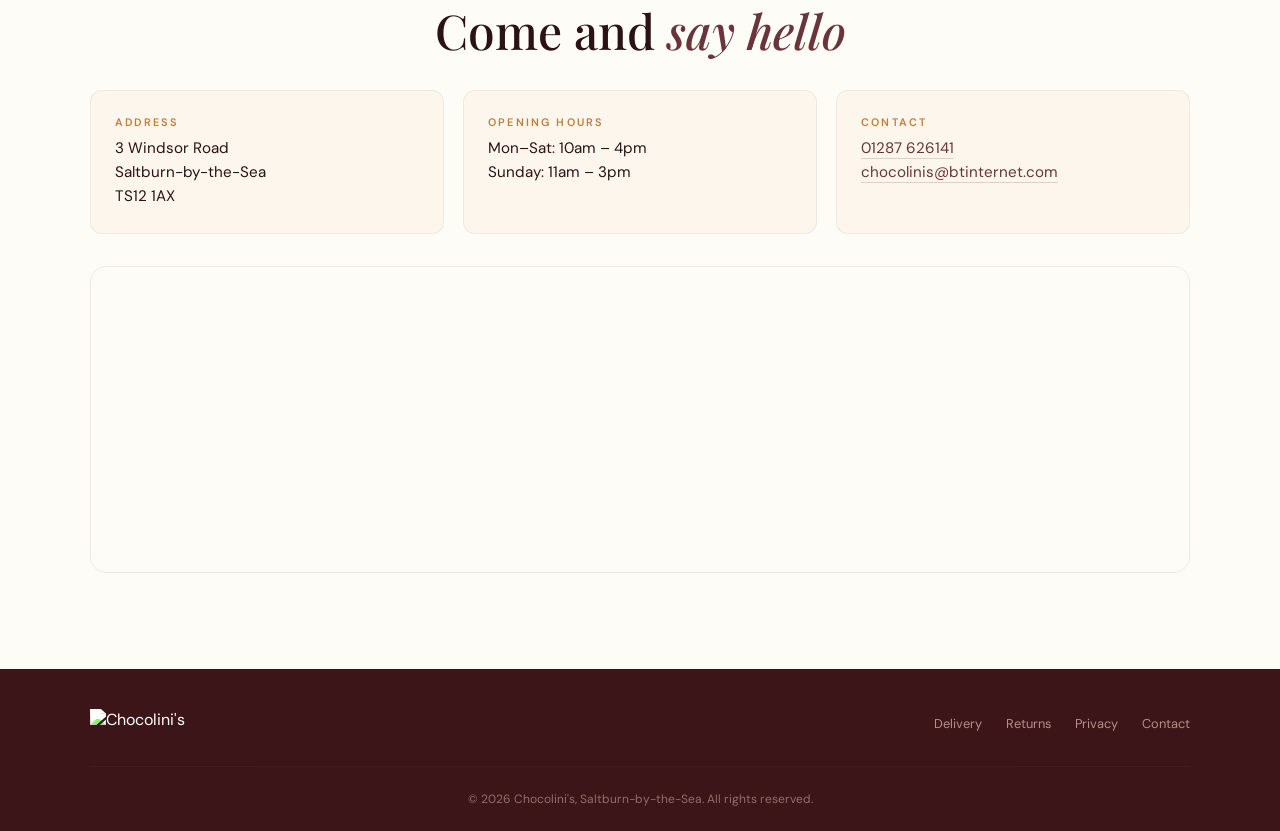
==== commit f4f91d85: "Update index.html change from chocolate menu to shop" ====
--- a/index.html
+++ b/index.html
@@ -215,7 +215,7 @@
             <img src="https://static.wixstatic.com/media/40ae52_2ac82bec99dc40e4b3a59c565c650f5d~mv2.jpg/v1/fill/w_600,h_104,al_c,q_80,enc_avif,quality_auto/choclinis_edited-2.jpg" alt="Chocolini's">
         </a>
         <ul class="nav-links" id="navLinks">
-            <li><a href="chocolate-menu.html">Chocolate Menu</a></li>
+            <li><a href="shop.html">Shop</a></li>
             <li><a href="wedding-favours.html">Weddings</a></li>
             <li><a href="delivery.html">Delivery</a></li>
             <li><a href="contact.html">Contact</a></li>
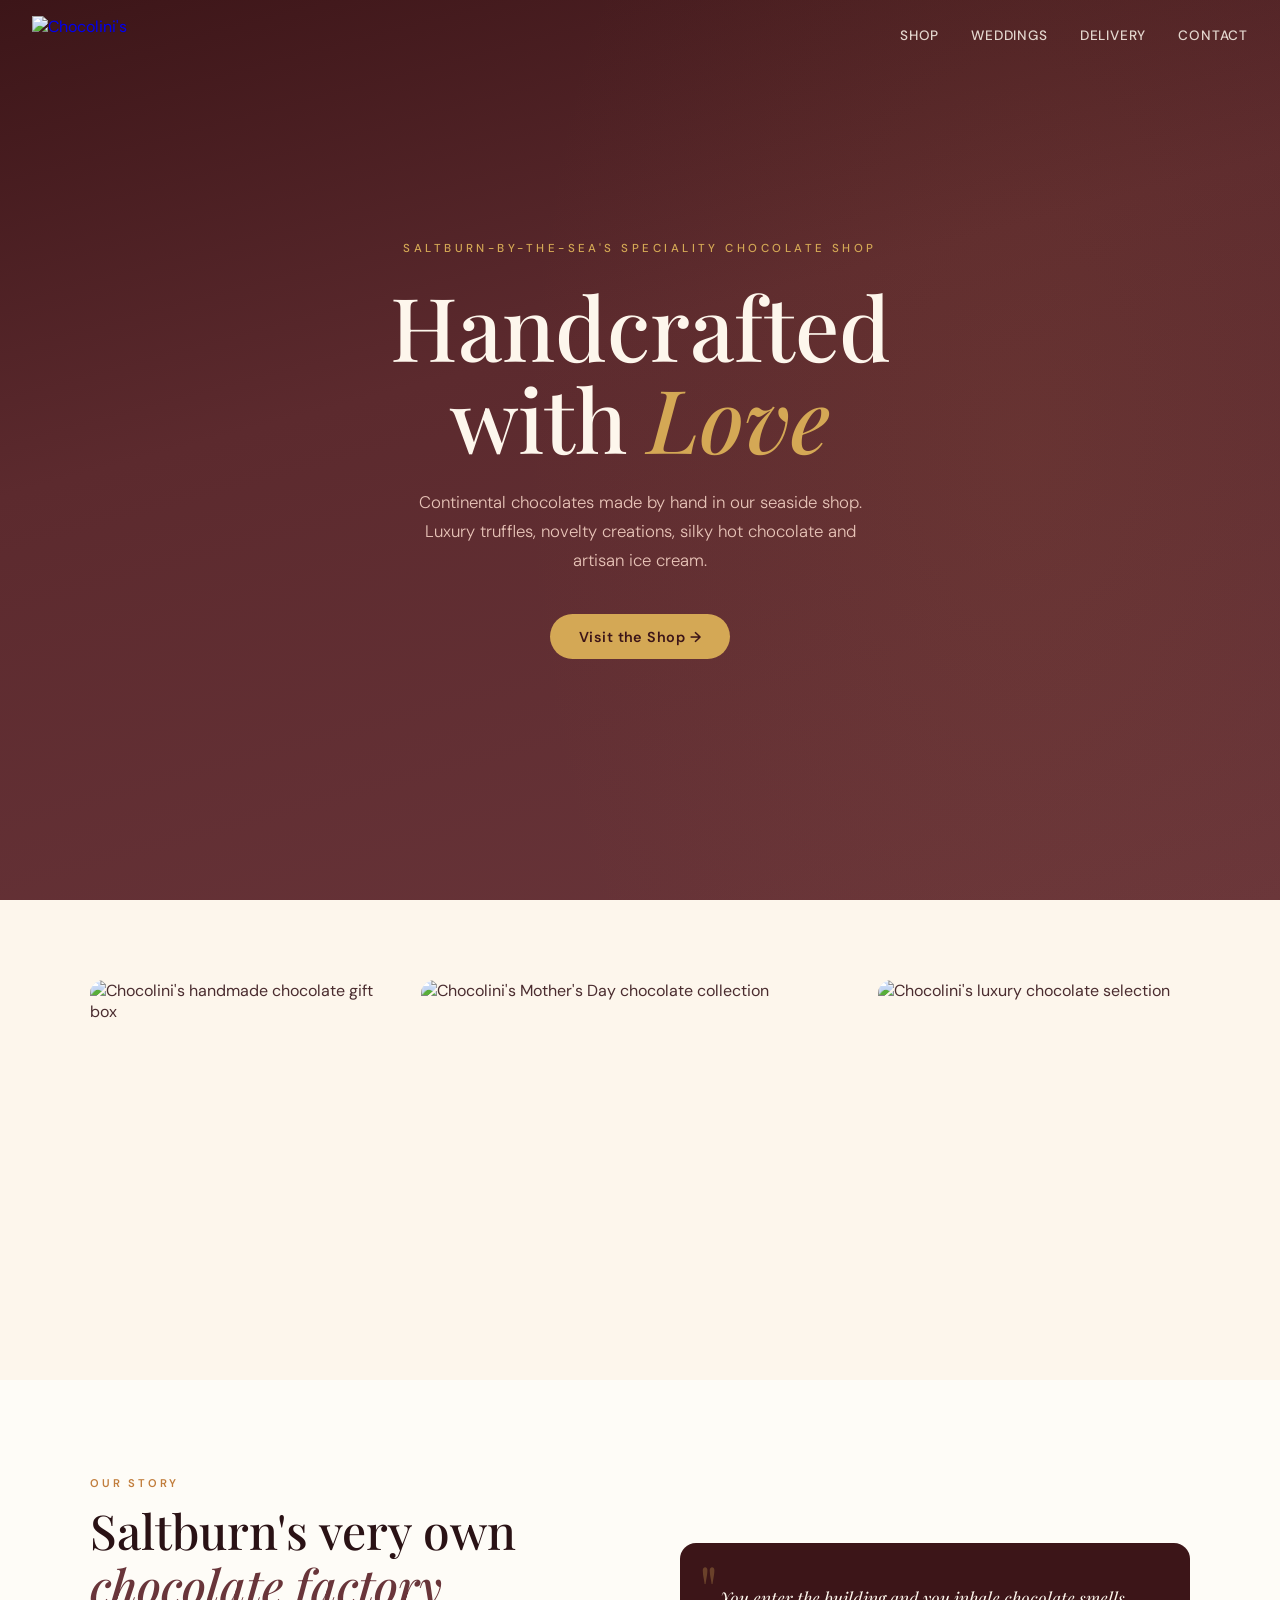
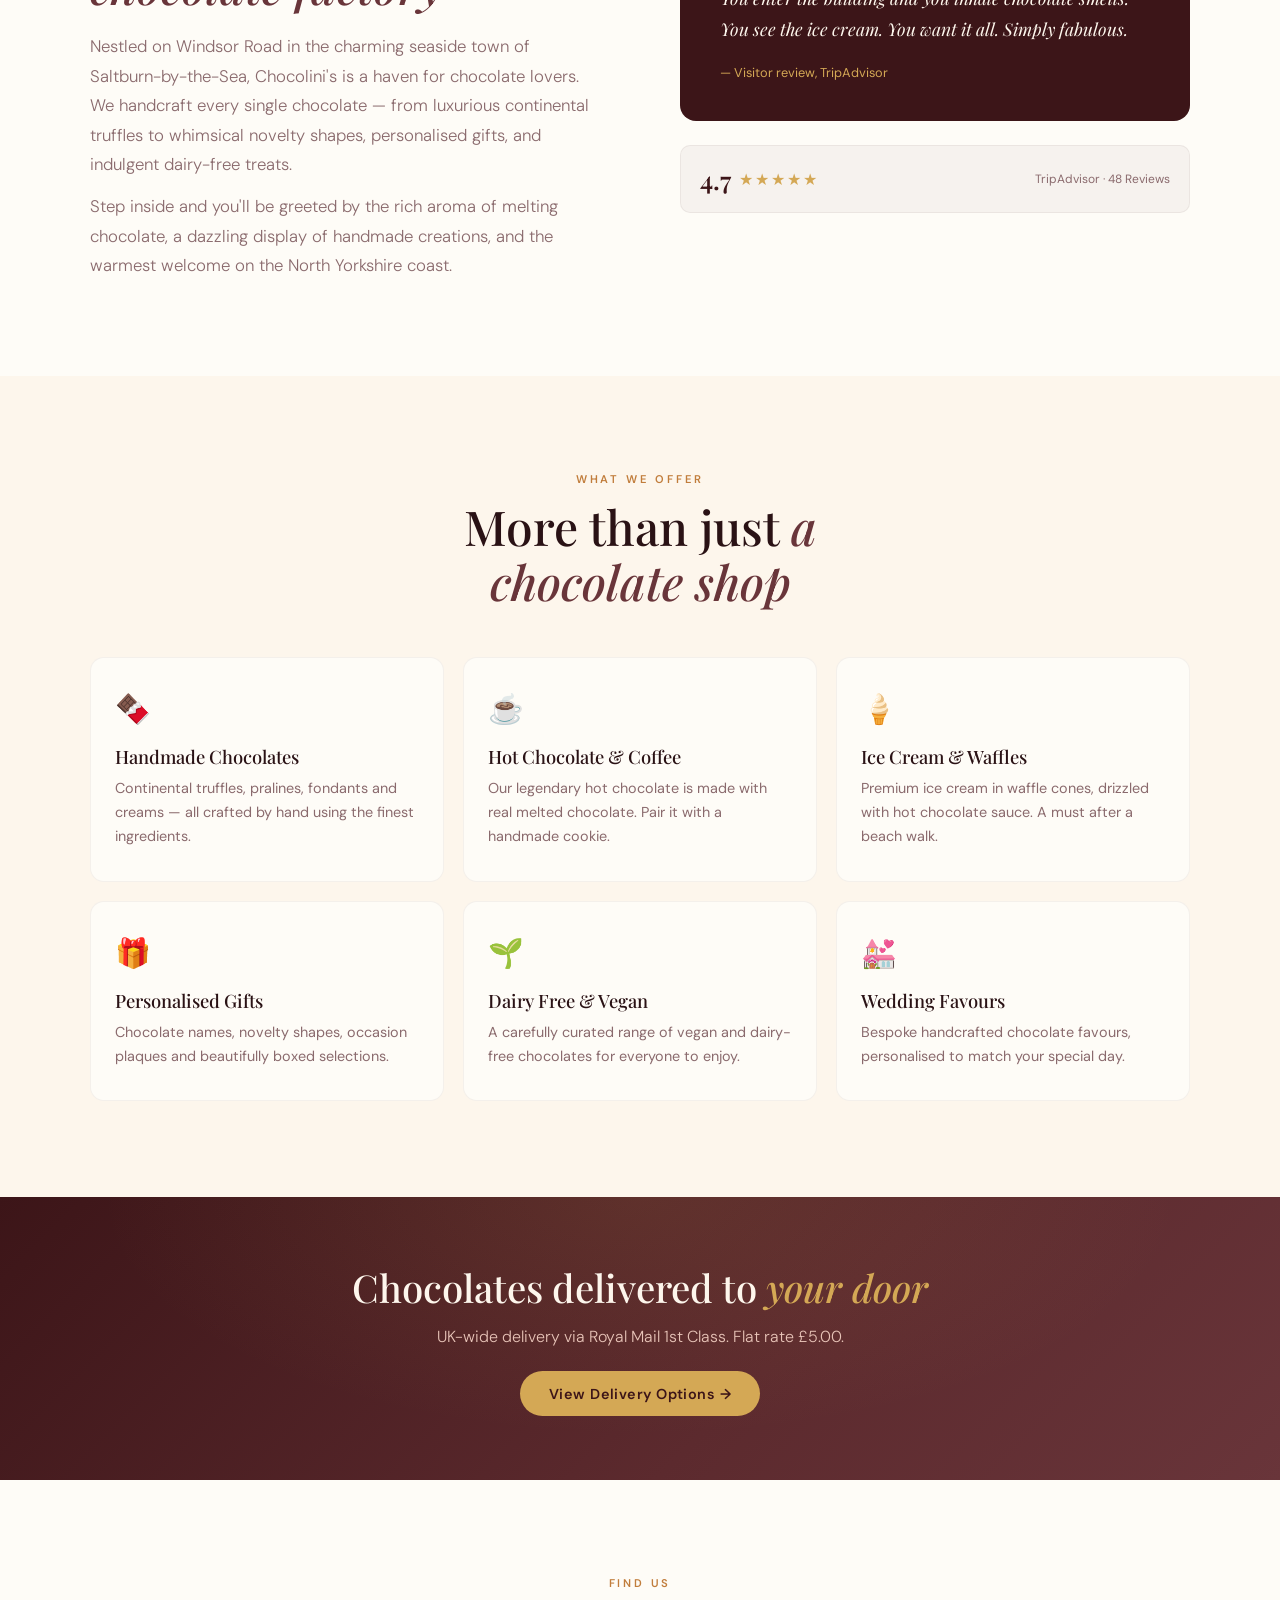
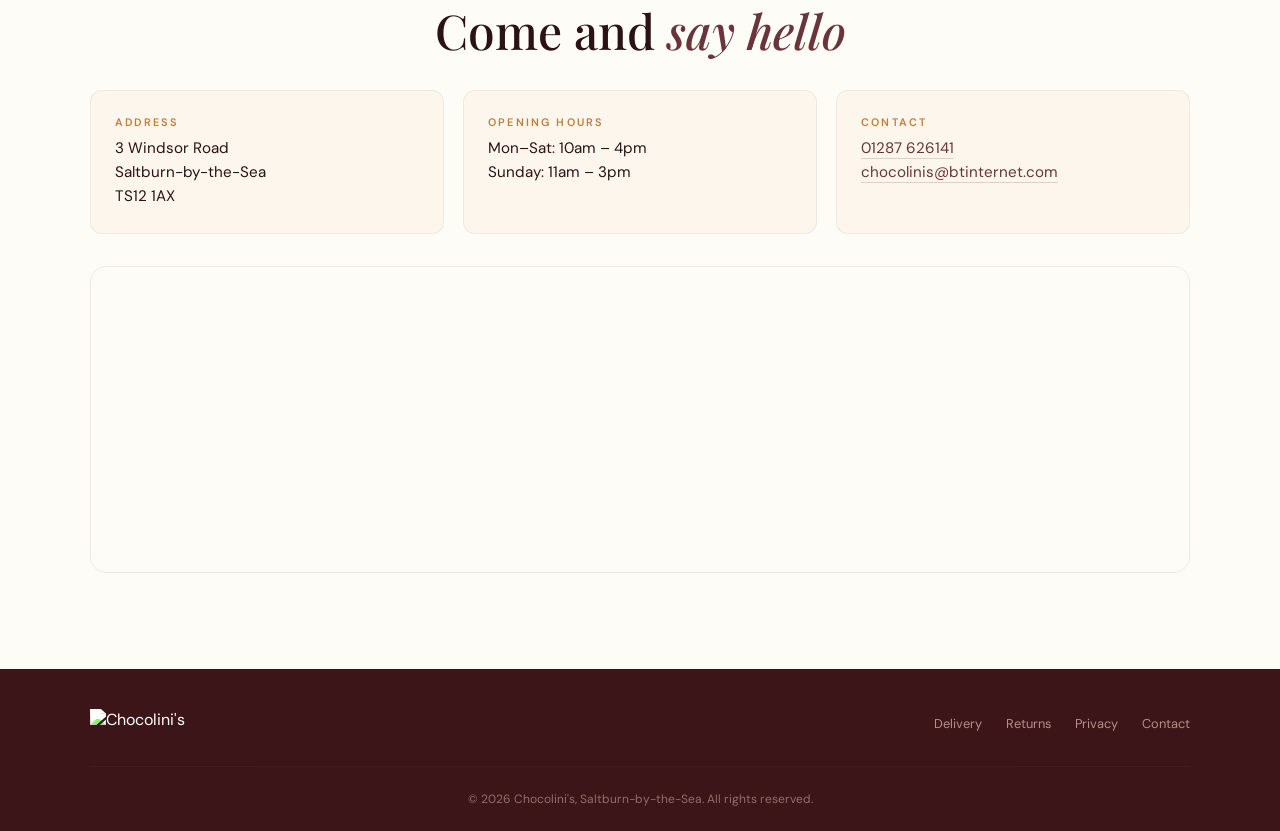
==== commit 76ec6e91: "Update index.html removed 'view our chocolates button'" ====
--- a/index.html
+++ b/index.html
@@ -231,7 +231,6 @@
             <p class="hero-sub">Continental chocolates made by hand in our seaside shop. Luxury truffles, novelty creations, silky hot chocolate and artisan ice cream.</p>
             <div class="hero-buttons">
                 <a href="contact.html" class="btn btn-primary">Visit the Shop →</a>
-                <a href="chocolate-menu.html" class="btn btn-outline">View Our Chocolates</a>
             </div>
         </div>
     </section>
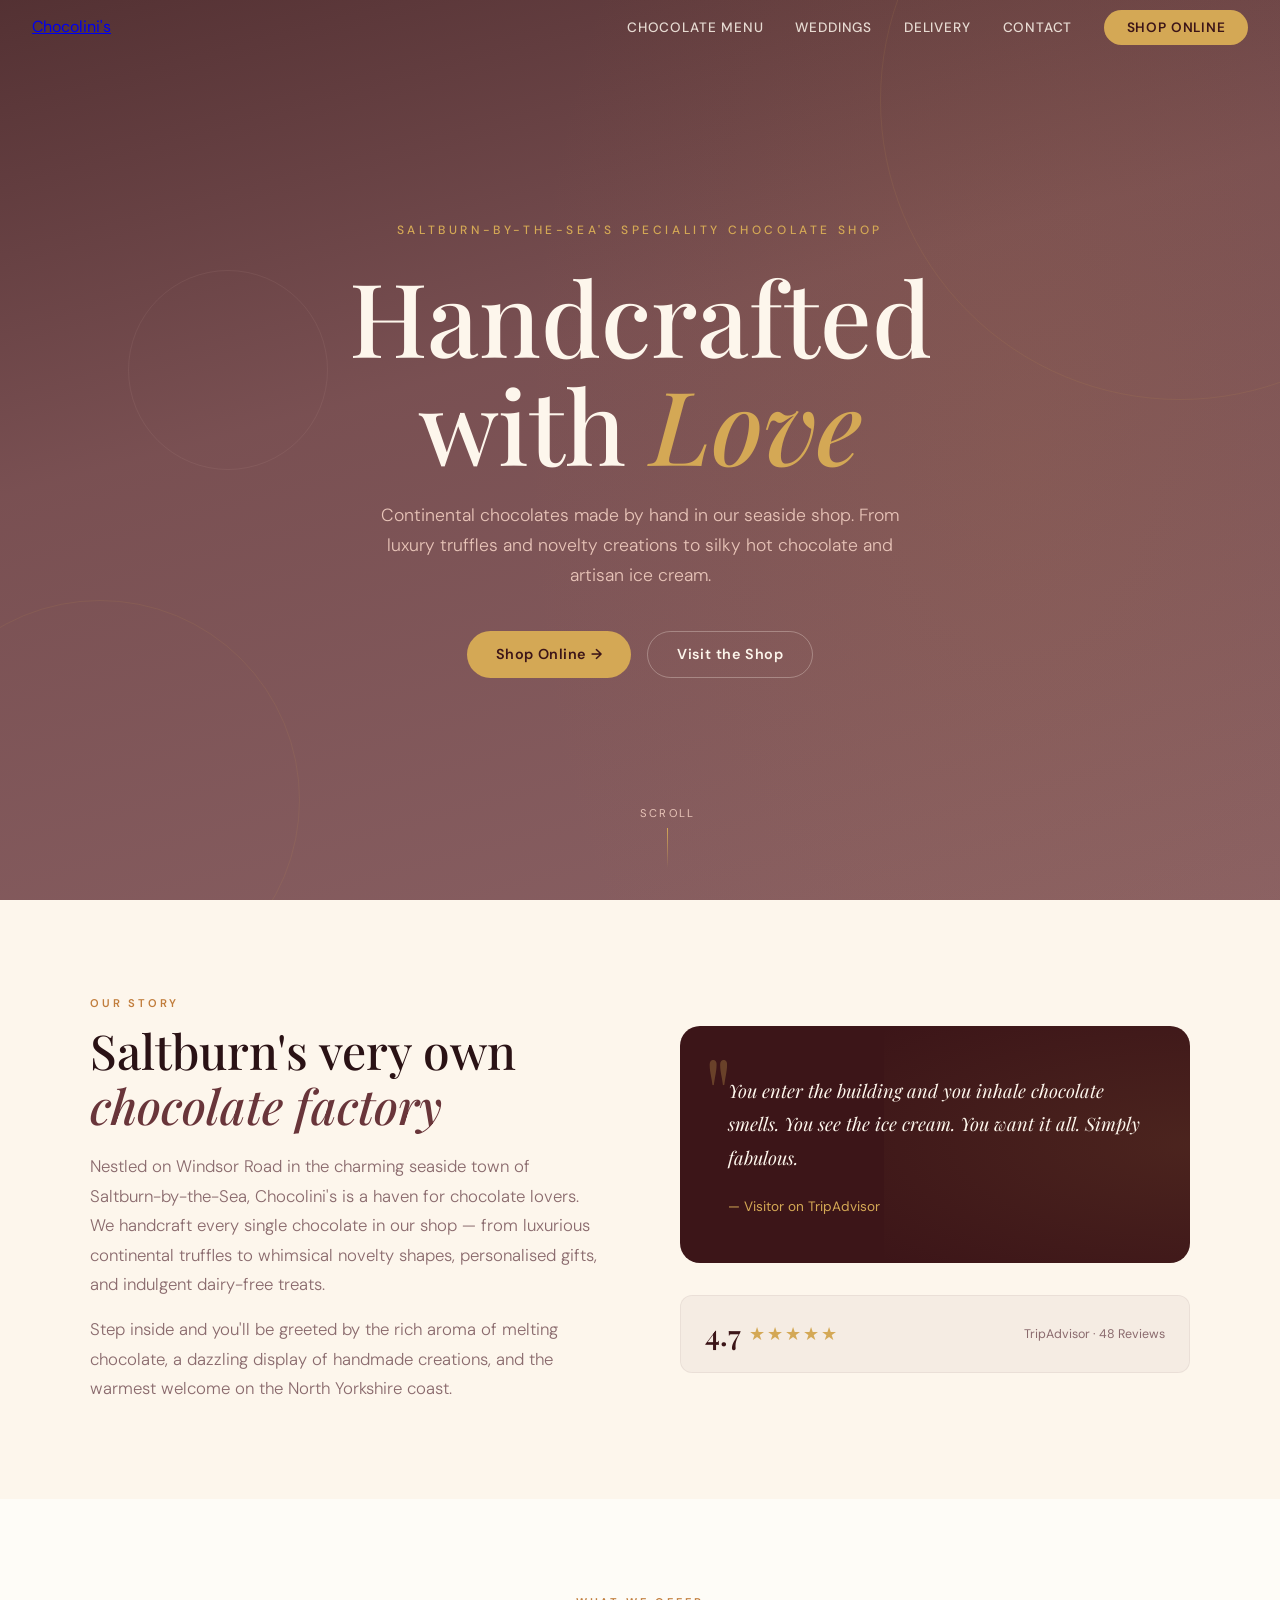
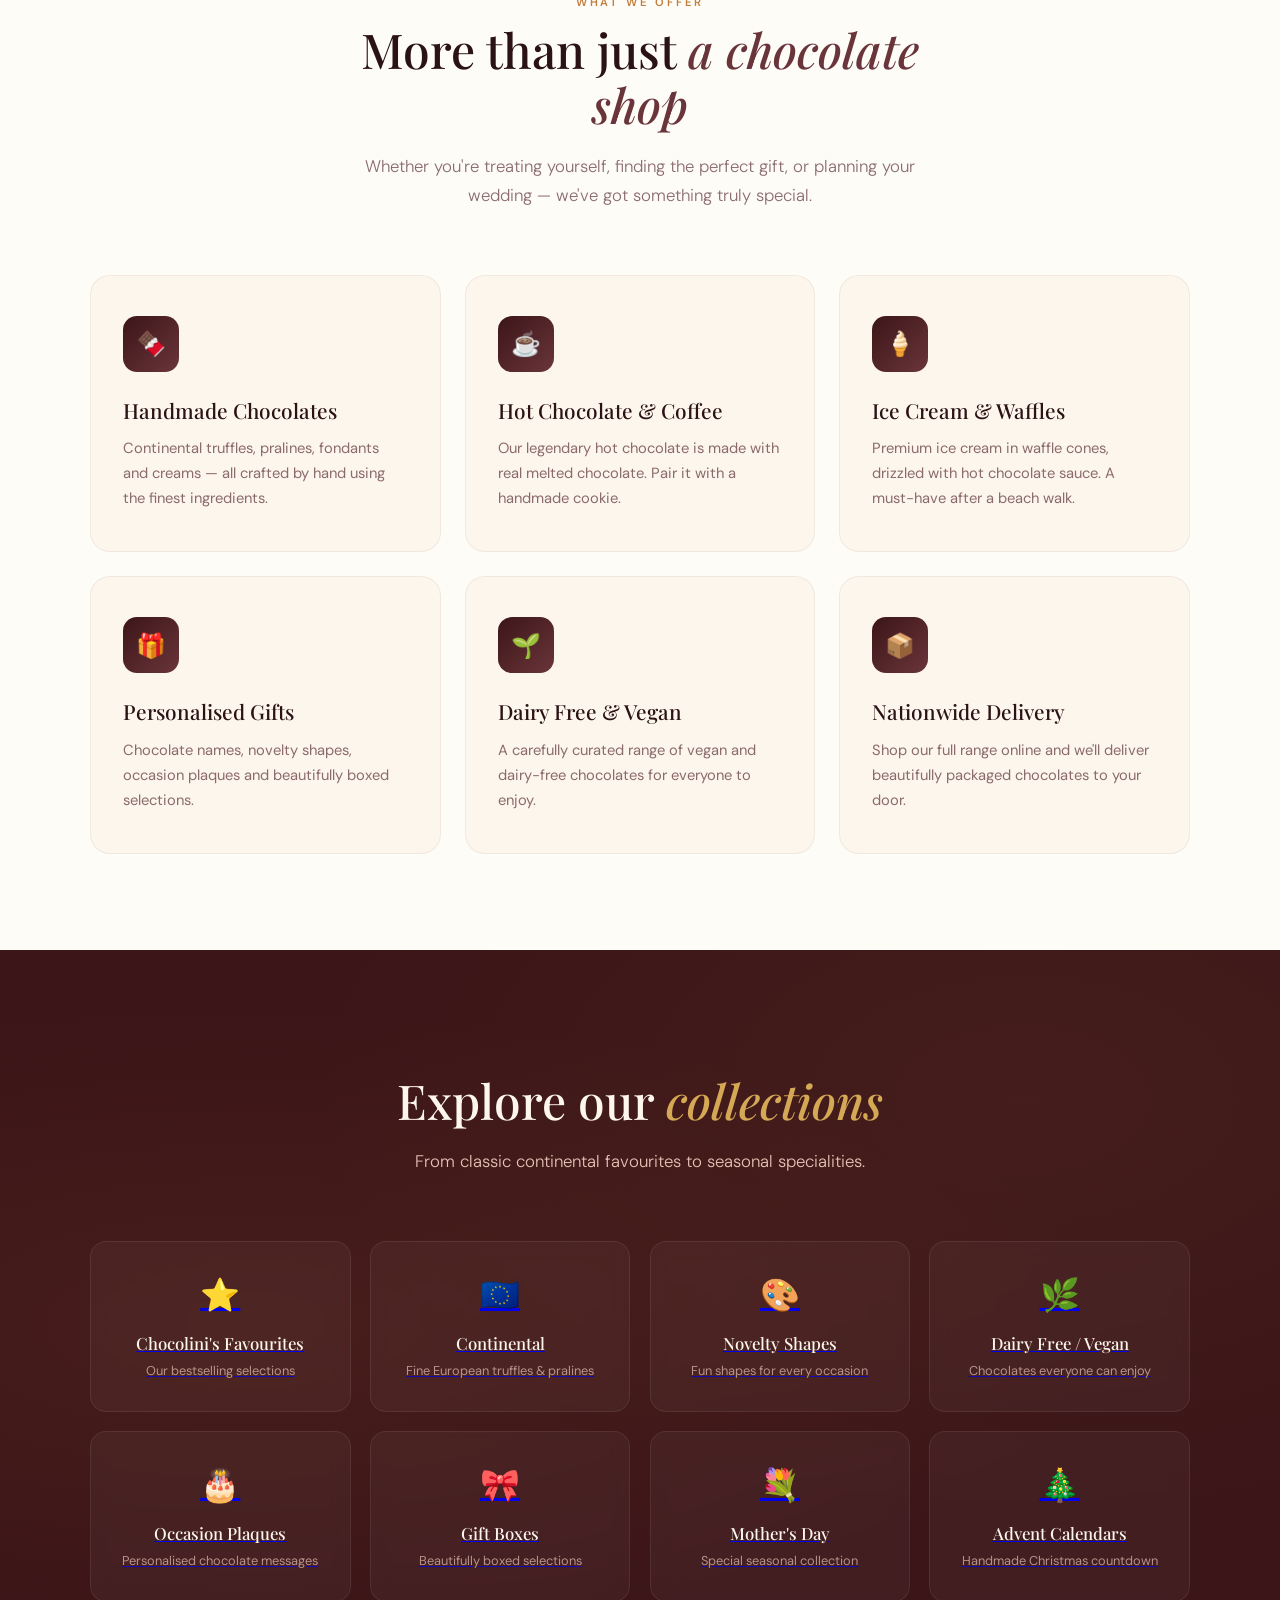
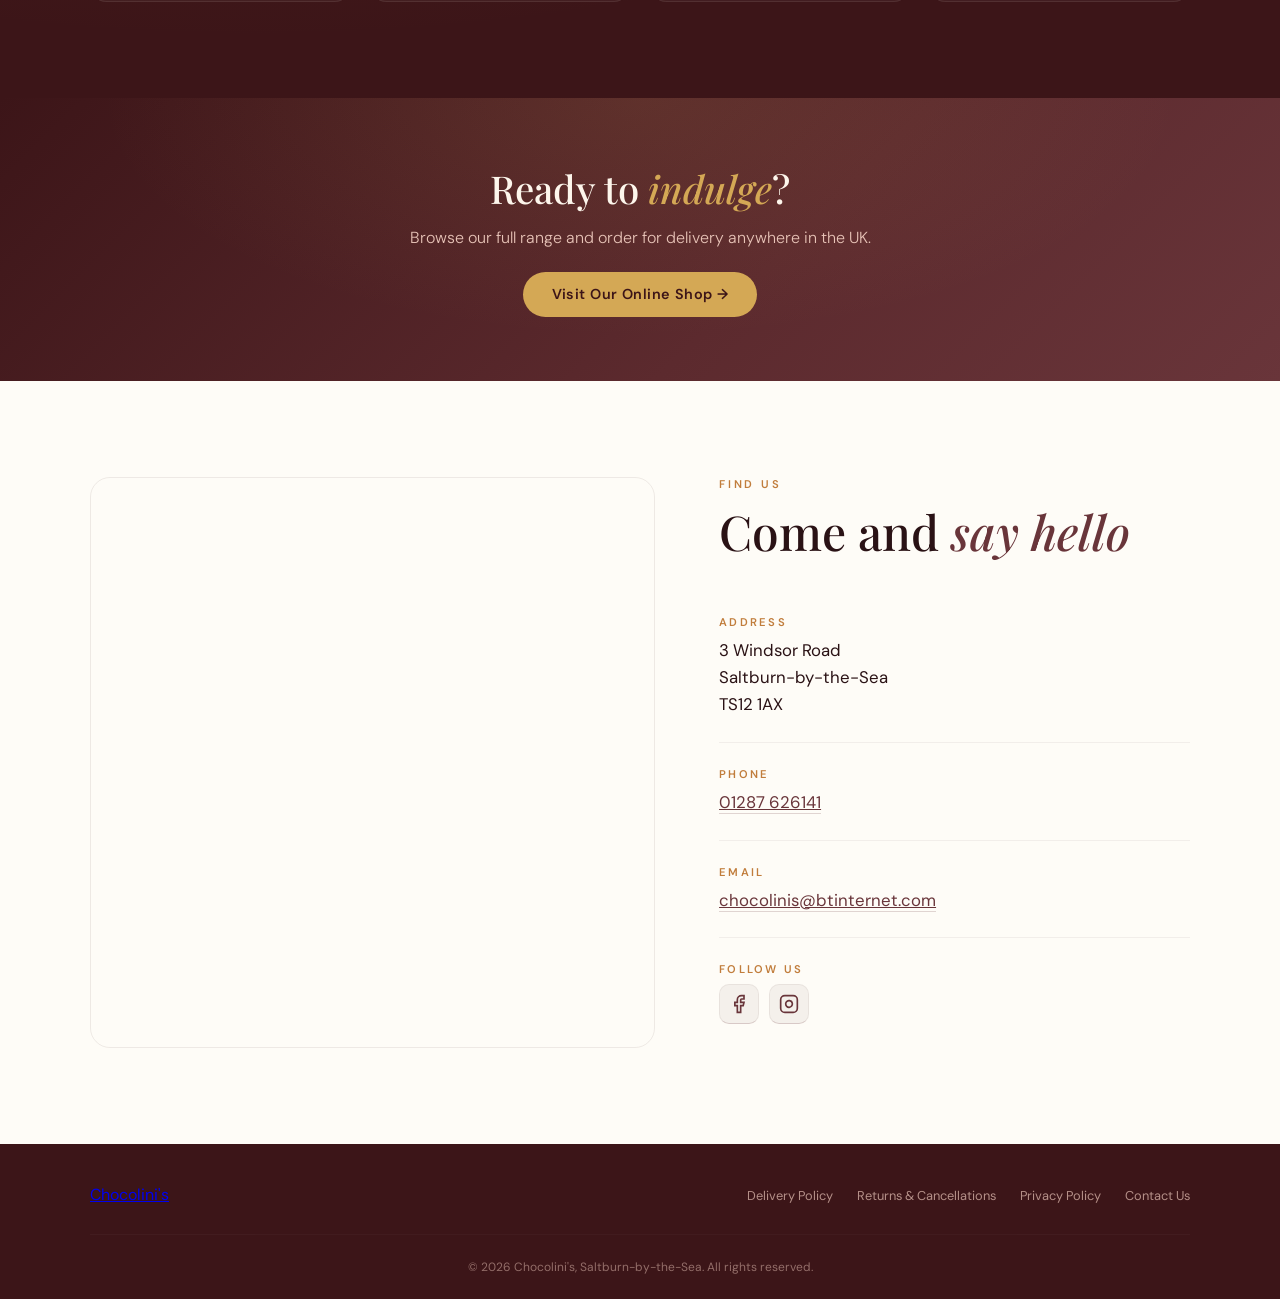
==== commit 1c5350c1: "Update print statement from 'Hello' to 'Goodbye'" ====
--- a/index.html
+++ b/index.html
@@ -1,369 +1,342 @@
 <!DOCTYPE html>
 <html lang="en">
 <head>
-    <meta charset="UTF-8">
-    <meta name="viewport" content="width=device-width, initial-scale=1.0">
-    <title>Chocolini's | Handcrafted Chocolates · Saltburn-by-the-Sea</title>
-    <meta name="description" content="Chocolini's is Saltburn-by-the-Sea's beloved speciality chocolate shop. Handmade continental chocolates, luxury hot chocolate, ice cream, wedding favours & gifts.">
-    <link rel="preconnect" href="https://fonts.googleapis.com">
-    <link rel="preconnect" href="https://fonts.gstatic.com" crossorigin>
-    <link href="https://fonts.googleapis.com/css2?family=Playfair+Display:ital,wght@0,400;0,500;0,600;0,700;1,400;1,500&family=DM+Sans:ital,wght@0,300;0,400;0,500;0,600;1,400&display=swap" rel="stylesheet">
-    <link rel="stylesheet" href="styles.css">
-    <style>
-        .hero {
-            min-height: 100vh;
-            background: linear-gradient(165deg, var(--chocolate) 0%, var(--chocolate-mid) 40%, var(--cocoa) 100%);
-            display: flex;
-            align-items: center;
-            justify-content: center;
-            position: relative;
-            overflow: hidden;
-        }
-
-        .hero::before {
-            content: '';
-            position: absolute;
-            top: -50%; right: -20%;
-            width: 80%; height: 200%;
-            background: radial-gradient(ellipse, rgba(193, 125, 60, 0.08) 0%, transparent 70%);
-            pointer-events: none;
-        }
-
-        .hero-content {
-            text-align: center;
-            position: relative;
-            z-index: 2;
-            padding: 2rem;
-            max-width: 750px;
-        }
-
-        .hero-tagline {
-            font-size: 0.72rem;
-            font-weight: 500;
-            letter-spacing: 0.3em;
-            text-transform: uppercase;
-            color: var(--gold);
-            margin-bottom: 1.5rem;
-            opacity: 0;
-            animation: fadeUp 0.8s 0.2s forwards;
-        }
-
-        .hero h1 {
-            font-family: 'Playfair Display', serif;
-            font-size: clamp(2.8rem, 7vw, 5.5rem);
-            font-weight: 500;
-            color: var(--cream);
-            line-height: 1.05;
-            margin-bottom: 1.5rem;
-            opacity: 0;
-            animation: fadeUp 0.8s 0.4s forwards;
-        }
-
-        .hero h1 em { font-style: italic; color: var(--gold); }
-
-        .hero-sub {
-            font-size: 1.05rem;
-            color: var(--rose);
-            line-height: 1.7;
-            max-width: 480px;
-            margin: 0 auto 2.5rem;
-            font-weight: 300;
-            opacity: 0;
-            animation: fadeUp 0.8s 0.6s forwards;
-        }
-
-        .hero-buttons {
-            display: flex;
-            gap: 1rem;
-            justify-content: center;
-            flex-wrap: wrap;
-            opacity: 0;
-            animation: fadeUp 0.8s 0.8s forwards;
-        }
-
-        @keyframes fadeUp {
-            from { opacity: 0; transform: translateY(25px); }
-            to { opacity: 1; transform: translateY(0); }
-        }
-
-        /* Gallery strip */
-        .gallery {
-            background: var(--cream);
-            padding: 5rem 2rem;
-        }
-
-        .gallery-grid {
-            display: grid;
-            grid-template-columns: 1fr 1.4fr 1fr;
-            gap: 1.2rem;
-            max-width: 1100px;
-            margin: 0 auto;
-        }
-
-        .gallery-grid img {
-            width: 100%;
-            height: 320px;
-            object-fit: cover;
-            border-radius: 14px;
-        }
-
-        .gallery-grid img:nth-child(2) { height: 320px; }
-
-        /* About */
-        .about { background: var(--warm-white); }
-        .about .split { gap: 5rem; }
-        .about-quote {
-            background: var(--chocolate);
-            border-radius: 16px;
-            padding: 2.5rem;
-            color: var(--cream);
-            position: relative;
-        }
-
-        .about-quote .q {
-            font-family: 'Playfair Display', serif;
-            font-size: 4rem;
-            color: var(--gold);
-            opacity: 0.3;
-            line-height: 1;
-            position: absolute;
-            top: 0.8rem;
-            left: 1.2rem;
-        }
-
-        .about-quote p {
-            font-family: 'Playfair Display', serif;
-            font-size: 1.1rem;
-            font-style: italic;
-            line-height: 1.75;
-            position: relative;
-            z-index: 1;
-        }
-
-        .about-quote .attr {
-            font-family: 'DM Sans', sans-serif;
-            font-style: normal;
-            font-size: 0.8rem;
-            color: var(--gold);
-            margin-top: 1.2rem;
-        }
-
-        .rating-bar {
-            display: flex;
-            align-items: center;
-            gap: 0.5rem;
-            margin-top: 1.5rem;
-            padding: 1rem 1.2rem;
-            background: rgba(60, 21, 24, 0.04);
-            border-radius: 10px;
-            border: 1px solid rgba(60, 21, 24, 0.06);
-        }
-
-        .rating-bar .num { font-family: 'Playfair Display', serif; font-size: 1.6rem; font-weight: 600; color: var(--chocolate); }
-        .rating-bar .stars { color: var(--gold); font-size: 1rem; letter-spacing: 2px; }
-        .rating-bar .src { font-size: 0.75rem; color: var(--text-light); margin-left: auto; }
-
-        /* Offerings - simple 3 col */
-        .offerings { background: var(--cream); }
-        .offerings-grid { display: grid; grid-template-columns: repeat(3, 1fr); gap: 1.2rem; margin-top: 3rem; }
-
-        .off-card {
-            background: var(--warm-white);
-            border-radius: 14px;
-            padding: 2rem 1.5rem;
-            border: 1px solid rgba(60, 21, 24, 0.05);
-            transition: transform 0.3s, box-shadow 0.3s;
-        }
-
-        .off-card:hover { transform: translateY(-3px); box-shadow: 0 12px 40px rgba(60, 21, 24, 0.06); }
-        .off-card h3 { font-family: 'Playfair Display', serif; font-size: 1.15rem; font-weight: 500; color: var(--text-dark); margin: 1rem 0 0.5rem; }
-        .off-card p { font-size: 0.9rem; line-height: 1.65; color: var(--text-light); }
-        .off-icon { font-size: 1.8rem; }
-
-        /* Visit */
-        .visit { background: var(--warm-white); }
-
-        .visit-details {
-            display: grid;
-            grid-template-columns: repeat(3, 1fr);
-            gap: 1.2rem;
-            margin-top: 2rem;
-        }
-
-        .visit-card {
-            background: var(--cream);
-            border-radius: 12px;
-            padding: 1.5rem;
-            border: 1px solid rgba(60, 21, 24, 0.06);
-        }
-
-        .visit-card .label { font-size: 0.68rem; font-weight: 600; letter-spacing: 0.2em; text-transform: uppercase; color: var(--caramel); margin-bottom: 0.4rem; }
-        .visit-card .value { font-size: 0.95rem; color: var(--text-dark); line-height: 1.6; }
-        .visit-card a { color: var(--cocoa); text-decoration: none; border-bottom: 1px solid rgba(105, 53, 58, 0.2); }
-
-        @media (max-width: 968px) {
-            .gallery-grid { grid-template-columns: 1fr; }
-            .gallery-grid img { height: 250px; }
-            .offerings-grid, .visit-details { grid-template-columns: 1fr; }
-        }
-    </style>
+<meta charset="UTF-8">
+<meta name="viewport" content="width=device-width, initial-scale=1.0">
+<title>Chocolini's | Handcrafted Chocolates · Saltburn-by-the-Sea</title>
+<meta name="description" content="Chocolini's is Saltburn-by-the-Sea's beloved speciality chocolate shop. Handmade continental chocolates, luxury hot chocolate, ice cream, wedding favours & gifts.">
+<link rel="preconnect" href="https://fonts.googleapis.com">
+<link rel="preconnect" href="https://fonts.gstatic.com" crossorigin>
+<link href="https://fonts.googleapis.com/css2?family=Playfair+Display:ital,wght@0,400;0,500;0,600;0,700;1,400;1,500&family=DM+Sans:ital,wght@0,300;0,400;0,500;0,600;1,400&display=swap" rel="stylesheet">
+<link rel="stylesheet" href="styles.css">
+<style>
+    /* ── Homepage Hero with background photo ── */
+    .hero {
+        min-height: 100vh;
+        background:
+            linear-gradient(165deg, rgba(60,21,24,0.88) 0%, rgba(92,42,46,0.82) 40%, rgba(105,53,58,0.78) 100%),
+            url('https://static.wixstatic.com/media/40ae52_c08929c6c3124f54949caf9e6ccd106e~mv2.png/v1/fill/w_1920,h_1080,al_c,q_90,usm_0.66_1.00_0.01,enc_avif,quality_auto/IMG_0086_HEIC.png') center/cover no-repeat;
+        display: flex;
+        align-items: center;
+        justify-content: center;
+        position: relative;
+        overflow: hidden;
+    }
+
+    .hero::before {
+        content: '';
+        position: absolute;
+        top: -50%; right: -20%;
+        width: 80%; height: 200%;
+        background: radial-gradient(ellipse, rgba(193,125,60,0.1) 0%, transparent 70%);
+        pointer-events: none;
+    }
+
+    .hero-deco {
+        position: absolute;
+        border-radius: 50%;
+        border: 1px solid rgba(212,168,85,0.1);
+        pointer-events: none;
+    }
+
+    .deco-1 { width: 600px; height: 600px; top: -200px; right: -200px; animation: float 20s ease-in-out infinite; }
+    .deco-2 { width: 400px; height: 400px; bottom: -100px; left: -100px; animation: float 15s ease-in-out infinite reverse; }
+    .deco-3 { width: 200px; height: 200px; top: 30%; left: 10%; border-color: rgba(232,196,184,0.08); animation: float 25s ease-in-out infinite; }
+
+    @keyframes float {
+        0%, 100% { transform: translate(0, 0) rotate(0deg); }
+        33% { transform: translate(20px, -20px) rotate(2deg); }
+        66% { transform: translate(-10px, 15px) rotate(-1deg); }
+    }
+
+    .hero-content { text-align: center; position: relative; z-index: 2; padding: 2rem; max-width: 800px; }
+
+    .hero-tagline {
+        font-size: 0.75rem; font-weight: 500; letter-spacing: 0.3em;
+        text-transform: uppercase; color: var(--gold); margin-bottom: 1.5rem;
+        opacity: 0; animation: fadeUp 0.8s 0.3s forwards;
+    }
+
+    .hero h1 {
+        font-family: 'Playfair Display', serif;
+        font-size: clamp(3rem, 8vw, 6.5rem);
+        font-weight: 500; color: var(--cream); line-height: 1.05;
+        margin-bottom: 1.5rem; opacity: 0; animation: fadeUp 0.8s 0.5s forwards;
+    }
+
+    .hero h1 em { font-style: italic; color: var(--gold); }
+
+    .hero-subtitle {
+        font-size: 1.1rem; color: var(--rose); line-height: 1.7;
+        max-width: 520px; margin: 0 auto 2.5rem; font-weight: 300;
+        opacity: 0; animation: fadeUp 0.8s 0.7s forwards;
+    }
+
+    .hero-buttons {
+        display: flex; gap: 1rem; justify-content: center; flex-wrap: wrap;
+        opacity: 0; animation: fadeUp 0.8s 0.9s forwards;
+    }
+
+    @keyframes fadeUp {
+        from { opacity: 0; transform: translateY(30px); }
+        to { opacity: 1; transform: translateY(0); }
+    }
+
+    .hero-scroll {
+        position: absolute; bottom: 2rem; left: 50%; transform: translateX(-50%);
+        display: flex; flex-direction: column; align-items: center; gap: 0.5rem;
+        color: var(--rose); font-size: 0.7rem; letter-spacing: 0.2em; text-transform: uppercase;
+        opacity: 0; animation: fadeUp 0.8s 1.2s forwards;
+    }
+
+    .hero-scroll .line {
+        width: 1px; height: 40px;
+        background: linear-gradient(to bottom, var(--gold), transparent);
+        animation: scrollPulse 2s ease-in-out infinite;
+    }
+
+    @keyframes scrollPulse { 0%, 100% { opacity: 0.3; } 50% { opacity: 0.8; } }
+
+    /* About */
+    .about { background: var(--cream); }
+    .about-grid { display: grid; grid-template-columns: 1fr 1fr; gap: 5rem; align-items: center; }
+
+    .about-card {
+        background: var(--chocolate); border-radius: 20px; padding: 3rem;
+        color: var(--cream); position: relative; overflow: hidden;
+    }
+
+    .about-card::before {
+        content: ''; position: absolute; top: 0; right: 0;
+        width: 60%; height: 100%;
+        background: radial-gradient(ellipse at right, rgba(212,168,85,0.1), transparent);
+        pointer-events: none;
+    }
+
+    .about-card .big-quote {
+        font-family: 'Playfair Display', serif; font-size: 6rem; line-height: 1;
+        color: var(--gold); opacity: 0.3; position: absolute; top: 1rem; left: 1.5rem;
+    }
+
+    .about-card p { font-size: 1.15rem; font-style: italic; line-height: 1.8; position: relative; z-index: 1; font-family: 'Playfair Display', serif; }
+    .about-card .reviewer { margin-top: 1.5rem; font-family: 'DM Sans', sans-serif; font-style: normal; font-size: 0.85rem; color: var(--gold); }
+
+    .about-stars {
+        display: flex; align-items: center; gap: 0.5rem; margin-top: 2rem;
+        padding: 1.2rem 1.5rem; background: rgba(60,21,24,0.04);
+        border-radius: 12px; border: 1px solid rgba(60,21,24,0.06);
+    }
+
+    .about-stars .rating { font-family: 'Playfair Display', serif; font-size: 1.8rem; font-weight: 600; color: var(--chocolate); }
+    .about-stars .stars { color: var(--gold); font-size: 1.1rem; letter-spacing: 2px; }
+    .about-stars .source { font-size: 0.78rem; color: var(--text-light); margin-left: auto; }
+
+    /* Offerings */
+    .offerings { background: var(--warm-white); }
+    .offerings-header { text-align: center; max-width: 600px; margin: 0 auto 4rem; }
+    .offerings-header .section-desc { margin: 0 auto; }
+    .offerings-grid { display: grid; grid-template-columns: repeat(3, 1fr); gap: 1.5rem; }
+
+    .offering-card {
+        background: var(--cream); border-radius: 20px; padding: 2.5rem 2rem;
+        border: 1px solid rgba(60,21,24,0.06); transition: all 0.4s cubic-bezier(0.16, 1, 0.3, 1);
+        position: relative; overflow: hidden;
+    }
+
+    .offering-card::before {
+        content: ''; position: absolute; top: 0; left: 0; width: 100%; height: 3px;
+        background: linear-gradient(90deg, var(--caramel), var(--gold));
+        transform: scaleX(0); transform-origin: left;
+        transition: transform 0.4s cubic-bezier(0.16, 1, 0.3, 1);
+    }
+
+    .offering-card:hover { transform: translateY(-4px); box-shadow: 0 20px 60px rgba(60,21,24,0.08); }
+    .offering-card:hover::before { transform: scaleX(1); }
+
+    .offering-icon {
+        width: 56px; height: 56px; background: linear-gradient(135deg, var(--chocolate), var(--cocoa));
+        border-radius: 14px; display: flex; align-items: center; justify-content: center;
+        font-size: 1.5rem; margin-bottom: 1.5rem;
+    }
+
+    .offering-card h3 { font-family: 'Playfair Display', serif; font-size: 1.3rem; font-weight: 500; color: var(--text-dark); margin-bottom: 0.8rem; }
+    .offering-card p { font-size: 0.92rem; line-height: 1.7; color: var(--text-light); }
+
+    /* Categories */
+    .categories { background: var(--chocolate); color: var(--cream); position: relative; overflow: hidden; }
+
+    .categories::before {
+        content: ''; position: absolute; top: 0; left: 0; right: 0; bottom: 0;
+        background: radial-gradient(ellipse at 20% 50%, rgba(193,125,60,0.08), transparent 60%),
+                    radial-gradient(ellipse at 80% 20%, rgba(212,168,85,0.05), transparent 50%);
+        pointer-events: none;
+    }
+
+    .categories .section-label { color: var(--gold); }
+    .categories .section-title { color: var(--cream); }
+    .categories .section-title em { color: var(--gold); }
+    .cat-header { text-align: center; max-width: 600px; margin: 0 auto 4rem; position: relative; z-index: 1; }
+    .cat-grid { display: grid; grid-template-columns: repeat(4, 1fr); gap: 1.2rem; position: relative; z-index: 1; }
+
+    .cat-card {
+        background: rgba(253,246,236,0.04); border: 1px solid rgba(253,246,236,0.08);
+        border-radius: 16px; padding: 2rem 1.5rem; text-align: center;
+        transition: all 0.4s cubic-bezier(0.16, 1, 0.3, 1); backdrop-filter: blur(8px);
+    }
+
+    .cat-card:hover { background: rgba(253,246,236,0.08); border-color: rgba(212,168,85,0.3); transform: translateY(-3px); }
+    .cat-emoji { font-size: 2rem; margin-bottom: 1rem; display: block; }
+    .cat-card h4 { font-family: 'Playfair Display', serif; font-size: 1.05rem; font-weight: 500; margin-bottom: 0.5rem; color: var(--cream); }
+    .cat-card p { font-size: 0.8rem; color: var(--rose); opacity: 0.7; }
+
+    /* Visit */
+    .visit { background: var(--warm-white); }
+    .visit-grid { display: grid; grid-template-columns: 1.2fr 1fr; gap: 4rem; }
+    .visit-map { border-radius: 20px; overflow: hidden; border: 1px solid rgba(60,21,24,0.08); min-height: 400px; }
+    .visit-map iframe { width: 100%; height: 100%; border: none; min-height: 400px; }
+    .visit-info { display: flex; flex-direction: column; justify-content: center; }
+    .visit-detail { padding: 1.5rem 0; border-bottom: 1px solid rgba(60,21,24,0.06); }
+    .visit-detail:last-child { border-bottom: none; }
+    .visit-detail .label { font-size: 0.7rem; font-weight: 600; letter-spacing: 0.2em; text-transform: uppercase; color: var(--caramel); margin-bottom: 0.5rem; }
+    .visit-detail .value { font-size: 1.05rem; color: var(--text-dark); line-height: 1.6; }
+    .visit-detail a { color: var(--cocoa); border-bottom: 1px solid rgba(105,53,58,0.2); }
+
+    @media (max-width: 968px) {
+        .about-grid, .visit-grid { grid-template-columns: 1fr; gap: 3rem; }
+        .offerings-grid { grid-template-columns: 1fr; }
+        .cat-grid { grid-template-columns: repeat(2, 1fr); }
+    }
+</style>
 </head>
 <body>
 
-    <nav class="nav" id="nav">
-        <a href="index.html" class="nav-logo">
-            <img src="https://static.wixstatic.com/media/40ae52_2ac82bec99dc40e4b3a59c565c650f5d~mv2.jpg/v1/fill/w_600,h_104,al_c,q_80,enc_avif,quality_auto/choclinis_edited-2.jpg" alt="Chocolini's">
-        </a>
-        <ul class="nav-links" id="navLinks">
-            <li><a href="shop.html">Shop</a></li>
-            <li><a href="wedding-favours.html">Weddings</a></li>
-            <li><a href="delivery.html">Delivery</a></li>
-            <li><a href="contact.html">Contact</a></li>
-        </ul>
-        <button class="mobile-toggle" id="mobileToggle" aria-label="Menu"><span></span><span></span><span></span></button>
-    </nav>
-
-    <!-- Hero -->
-    <section class="hero">
-        <div class="hero-content">
-            <p class="hero-tagline">Saltburn-by-the-Sea's Speciality Chocolate Shop</p>
-            <h1>Handcrafted with <em>Love</em></h1>
-            <p class="hero-sub">Continental chocolates made by hand in our seaside shop. Luxury truffles, novelty creations, silky hot chocolate and artisan ice cream.</p>
-            <div class="hero-buttons">
-                <a href="contact.html" class="btn btn-primary">Visit the Shop →</a>
+<nav class="nav" id="nav">
+    <a href="index.html" class="nav-logo-text">Chocolini<span>'s</span></a>
+    <ul class="nav-links" id="navLinks">
+        <li><a href="chocolate-menu.html">Chocolate Menu</a></li>
+        <li><a href="wedding-favours.html">Weddings</a></li>
+        <li><a href="delivery.html">Delivery</a></li>
+        <li><a href="contact.html">Contact</a></li>
+        <li><a href="shop.html" class="nav-cta">Shop Online</a></li>
+    </ul>
+    <button class="mobile-toggle" id="mobileToggle" aria-label="Menu"><span></span><span></span><span></span></button>
+</nav>
+
+<section class="hero">
+    <div class="hero-deco deco-1"></div>
+    <div class="hero-deco deco-2"></div>
+    <div class="hero-deco deco-3"></div>
+    <div class="hero-content">
+        <p class="hero-tagline">Saltburn-by-the-Sea's Speciality Chocolate Shop</p>
+        <h1>Handcrafted<br>with <em>Love</em></h1>
+        <p class="hero-subtitle">Continental chocolates made by hand in our seaside shop. From luxury truffles and novelty creations to silky hot chocolate and artisan ice cream.</p>
+        <div class="hero-buttons">
+            <a href="shop.html" class="btn btn-primary">Shop Online →</a>
+            <a href="contact.html" class="btn btn-outline">Visit the Shop</a>
+        </div>
+    </div>
+    <div class="hero-scroll"><span>Scroll</span><div class="line"></div></div>
+</section>
+
+<section class="about" id="about">
+    <div class="container"><div class="about-grid">
+        <div>
+            <p class="section-label reveal">Our Story</p>
+            <h2 class="section-title reveal reveal-delay-1">Saltburn's very own <em>chocolate factory</em></h2>
+            <p class="section-desc reveal reveal-delay-2">Nestled on Windsor Road in the charming seaside town of Saltburn-by-the-Sea, Chocolini's is a haven for chocolate lovers. We handcraft every single chocolate in our shop — from luxurious continental truffles to whimsical novelty shapes, personalised gifts, and indulgent dairy-free treats.</p>
+            <p class="section-desc reveal reveal-delay-3" style="margin-top:1rem;">Step inside and you'll be greeted by the rich aroma of melting chocolate, a dazzling display of handmade creations, and the warmest welcome on the North Yorkshire coast.</p>
+        </div>
+        <div class="reveal reveal-delay-2">
+            <div class="about-card">
+                <span class="big-quote">"</span>
+                <p>You enter the building and you inhale chocolate smells. You see the ice cream. You want it all. Simply fabulous.</p>
+                <div class="reviewer">— Visitor on TripAdvisor</div>
             </div>
-        </div>
-    </section>
-
-    <!-- Gallery -->
-    <section class="gallery">
-        <div class="gallery-grid">
-            <img src="https://static.wixstatic.com/media/40ae52_c08929c6c3124f54949caf9e6ccd106e~mv2.png/v1/crop/x_0,y_500,w_2698,h_2800/fill/w_800,h_830,al_c,q_90,enc_avif,quality_auto/IMG_0086_HEIC.png" alt="Chocolini's handmade chocolate gift box" loading="lazy">
-            <img src="https://static.wixstatic.com/media/40ae52_35e0e6ece7654a25a1d623e21bb62639~mv2.png/v1/crop/x_0,y_800,w_4284,h_3200/fill/w_1000,h_750,al_c,q_90,enc_avif,quality_auto/IMG_0090_HEIC.png" alt="Chocolini's Mother's Day chocolate collection" loading="lazy">
-            <img src="https://static.wixstatic.com/media/40ae52_2e270a7c4d30495ca56886fe4b0cdf4b~mv2.png/v1/crop/x_0,y_1000,w_4284,h_4284/fill/w_800,h_800,al_c,q_90,enc_avif,quality_auto/IMG_0114_HEIC.png" alt="Chocolini's luxury chocolate selection" loading="lazy">
-        </div>
-    </section>
-
-    <!-- About -->
-    <section class="about" id="about">
-        <div class="container">
-            <div class="split">
-                <div>
-                    <p class="section-label reveal">Our Story</p>
-                    <h2 class="section-title reveal reveal-d1">Saltburn's very own <em>chocolate factory</em></h2>
-                    <p class="section-desc reveal reveal-d2">Nestled on Windsor Road in the charming seaside town of Saltburn-by-the-Sea, Chocolini's is a haven for chocolate lovers. We handcraft every single chocolate — from luxurious continental truffles to whimsical novelty shapes, personalised gifts, and indulgent dairy-free treats.</p>
-                    <p class="section-desc reveal reveal-d3" style="margin-top: 0.8rem;">Step inside and you'll be greeted by the rich aroma of melting chocolate, a dazzling display of handmade creations, and the warmest welcome on the North Yorkshire coast.</p>
-                </div>
-                <div class="reveal reveal-d2">
-                    <div class="about-quote">
-                        <span class="q">"</span>
-                        <p>You enter the building and you inhale chocolate smells. You see the ice cream. You want it all. Simply fabulous.</p>
-                        <div class="attr">— Visitor review, TripAdvisor</div>
-                    </div>
-                    <div class="rating-bar">
-                        <span class="num">4.7</span>
-                        <span class="stars">★★★★★</span>
-                        <span class="src">TripAdvisor · 48 Reviews</span>
-                    </div>
+            <div class="about-stars">
+                <span class="rating">4.7</span>
+                <span class="stars">★★★★★</span>
+                <span class="source">TripAdvisor · 48 Reviews</span>
+            </div>
+        </div>
+    </div></div>
+</section>
+
+<section class="offerings" id="offerings">
+    <div class="container">
+        <div class="offerings-header">
+            <p class="section-label reveal">What We Offer</p>
+            <h2 class="section-title reveal reveal-delay-1">More than just <em>a chocolate shop</em></h2>
+            <p class="section-desc reveal reveal-delay-2">Whether you're treating yourself, finding the perfect gift, or planning your wedding — we've got something truly special.</p>
+        </div>
+        <div class="offerings-grid">
+            <div class="offering-card reveal"><div class="offering-icon">🍫</div><h3>Handmade Chocolates</h3><p>Continental truffles, pralines, fondants and creams — all crafted by hand using the finest ingredients.</p></div>
+            <div class="offering-card reveal reveal-delay-1"><div class="offering-icon">☕</div><h3>Hot Chocolate & Coffee</h3><p>Our legendary hot chocolate is made with real melted chocolate. Pair it with a handmade cookie.</p></div>
+            <div class="offering-card reveal reveal-delay-2"><div class="offering-icon">🍦</div><h3>Ice Cream & Waffles</h3><p>Premium ice cream in waffle cones, drizzled with hot chocolate sauce. A must-have after a beach walk.</p></div>
+            <div class="offering-card reveal reveal-delay-1"><div class="offering-icon">🎁</div><h3>Personalised Gifts</h3><p>Chocolate names, novelty shapes, occasion plaques and beautifully boxed selections.</p></div>
+            <div class="offering-card reveal reveal-delay-2"><div class="offering-icon">🌱</div><h3>Dairy Free & Vegan</h3><p>A carefully curated range of vegan and dairy-free chocolates for everyone to enjoy.</p></div>
+            <div class="offering-card reveal reveal-delay-3"><div class="offering-icon">📦</div><h3>Nationwide Delivery</h3><p>Shop our full range online and we'll deliver beautifully packaged chocolates to your door.</p></div>
+        </div>
+    </div>
+</section>
+
+<section class="categories" id="chocolates">
+    <div class="container"><div class="cat-header">
+        <p class="section-label reveal">Our Chocolates</p>
+        <h2 class="section-title reveal reveal-delay-1">Explore our <em>collections</em></h2>
+        <p class="section-desc reveal reveal-delay-2" style="margin:0 auto;color:var(--rose);">From classic continental favourites to seasonal specialities.</p>
+    </div>
+    <div class="cat-grid">
+        <a href="shop.html" class="cat-card reveal"><span class="cat-emoji">⭐</span><h4>Chocolini's Favourites</h4><p>Our bestselling selections</p></a>
+        <a href="shop.html" class="cat-card reveal reveal-delay-1"><span class="cat-emoji">🇪🇺</span><h4>Continental</h4><p>Fine European truffles &amp; pralines</p></a>
+        <a href="shop.html" class="cat-card reveal reveal-delay-2"><span class="cat-emoji">🎨</span><h4>Novelty Shapes</h4><p>Fun shapes for every occasion</p></a>
+        <a href="shop.html" class="cat-card reveal reveal-delay-3"><span class="cat-emoji">🌿</span><h4>Dairy Free / Vegan</h4><p>Chocolates everyone can enjoy</p></a>
+        <a href="shop.html" class="cat-card reveal"><span class="cat-emoji">🎂</span><h4>Occasion Plaques</h4><p>Personalised chocolate messages</p></a>
+        <a href="shop.html" class="cat-card reveal reveal-delay-1"><span class="cat-emoji">🎀</span><h4>Gift Boxes</h4><p>Beautifully boxed selections</p></a>
+        <a href="shop.html" class="cat-card reveal reveal-delay-2"><span class="cat-emoji">💐</span><h4>Mother's Day</h4><p>Special seasonal collection</p></a>
+        <a href="shop.html" class="cat-card reveal reveal-delay-3"><span class="cat-emoji">🎄</span><h4>Advent Calendars</h4><p>Handmade Christmas countdown</p></a>
+    </div></div>
+</section>
+
+<div class="cta-banner">
+    <h2>Ready to <em>indulge</em>?</h2>
+    <p>Browse our full range and order for delivery anywhere in the UK.</p>
+    <a href="shop.html" class="btn btn-primary">Visit Our Online Shop →</a>
+</div>
+
+<section class="visit" id="visit">
+    <div class="container"><div class="visit-grid">
+        <div class="visit-map reveal">
+            <iframe src="https://www.google.com/maps/embed?pb=!1m18!1m12!1m3!1d2313.5!2d-0.9745!3d54.5832!2m3!1f0!2f0!3f0!3m2!1i1024!2i768!4f13.1!3m3!1m2!1s0x487eeb8e3ccf16d5%3A0x1c3c5f3d6b8a9b0e!2s3%20Windsor%20Rd%2C%20Saltburn-by-the-Sea%20TS12%201AX!5e0!3m2!1sen!2suk!4v1700000000000!5m2!1sen!2suk" allowfullscreen loading="lazy"></iframe>
+        </div>
+        <div class="visit-info">
+            <p class="section-label reveal">Find Us</p>
+            <h2 class="section-title reveal reveal-delay-1" style="margin-bottom:2rem;">Come and <em>say hello</em></h2>
+            <div class="visit-detail reveal reveal-delay-1"><div class="label">Address</div><div class="value">3 Windsor Road<br>Saltburn-by-the-Sea<br>TS12 1AX</div></div>
+            <div class="visit-detail reveal reveal-delay-2"><div class="label">Phone</div><div class="value"><a href="tel:01287626141">01287 626141</a></div></div>
+            <div class="visit-detail reveal reveal-delay-3"><div class="label">Email</div><div class="value"><a href="mailto:chocolinis@btinternet.com">chocolinis@btinternet.com</a></div></div>
+            <div class="visit-detail reveal reveal-delay-4"><div class="label">Follow Us</div>
+                <div class="social-links">
+                    <a href="https://www.facebook.com/pages/Chocolinis/145671248926402" class="social-link" target="_blank" rel="noopener"><svg width="20" height="20" viewBox="0 0 24 24" fill="none" stroke="currentColor" stroke-width="2"><path d="M18 2h-3a5 5 0 0 0-5 5v3H7v4h3v8h4v-8h3l1-4h-4V7a1 1 0 0 1 1-1h3z"></path></svg></a>
+                    <a href="https://www.instagram.com/chocolinis.saltburn/" class="social-link" target="_blank" rel="noopener"><svg width="20" height="20" viewBox="0 0 24 24" fill="none" stroke="currentColor" stroke-width="2"><rect x="2" y="2" width="20" height="20" rx="5"></rect><path d="M16 11.37A4 4 0 1 1 12.63 8 4 4 0 0 1 16 11.37z"></path><line x1="17.5" y1="6.5" x2="17.51" y2="6.5"></line></svg></a>
                 </div>
             </div>
         </div>
-    </section>
-
-    <!-- Offerings -->
-    <section class="offerings">
-        <div class="container">
-            <div style="text-align: center; max-width: 550px; margin: 0 auto;">
-                <p class="section-label reveal">What We Offer</p>
-                <h2 class="section-title reveal reveal-d1">More than just <em>a chocolate shop</em></h2>
-            </div>
-            <div class="offerings-grid">
-                <div class="off-card reveal">
-                    <div class="off-icon">🍫</div>
-                    <h3>Handmade Chocolates</h3>
-                    <p>Continental truffles, pralines, fondants and creams — all crafted by hand using the finest ingredients.</p>
-                </div>
-                <div class="off-card reveal reveal-d1">
-                    <div class="off-icon">☕</div>
-                    <h3>Hot Chocolate & Coffee</h3>
-                    <p>Our legendary hot chocolate is made with real melted chocolate. Pair it with a handmade cookie.</p>
-                </div>
-                <div class="off-card reveal reveal-d2">
-                    <div class="off-icon">🍦</div>
-                    <h3>Ice Cream & Waffles</h3>
-                    <p>Premium ice cream in waffle cones, drizzled with hot chocolate sauce. A must after a beach walk.</p>
-                </div>
-                <div class="off-card reveal">
-                    <div class="off-icon">🎁</div>
-                    <h3>Personalised Gifts</h3>
-                    <p>Chocolate names, novelty shapes, occasion plaques and beautifully boxed selections.</p>
-                </div>
-                <div class="off-card reveal reveal-d1">
-                    <div class="off-icon">🌱</div>
-                    <h3>Dairy Free & Vegan</h3>
-                    <p>A carefully curated range of vegan and dairy-free chocolates for everyone to enjoy.</p>
-                </div>
-                <div class="off-card reveal reveal-d2">
-                    <div class="off-icon">💒</div>
-                    <h3>Wedding Favours</h3>
-                    <p>Bespoke handcrafted chocolate favours, personalised to match your special day.</p>
-                </div>
-            </div>
-        </div>
-    </section>
-
-    <!-- CTA -->
-    <div class="cta-banner">
-        <h2>Chocolates delivered to <em>your door</em></h2>
-        <p>UK-wide delivery via Royal Mail 1st Class. Flat rate £5.00.</p>
-        <a href="delivery.html" class="btn btn-primary">View Delivery Options →</a>
+    </div></div>
+</section>
+
+<footer class="footer">
+    <div class="footer-inner">
+        <a href="index.html" class="footer-logo-text">Chocolini<span>'s</span></a>
+        <ul class="footer-links">
+            <li><a href="delivery.html">Delivery Policy</a></li>
+            <li><a href="returns.html">Returns & Cancellations</a></li>
+            <li><a href="privacy.html">Privacy Policy</a></li>
+            <li><a href="contact.html">Contact Us</a></li>
+        </ul>
+        <div class="footer-copy">© 2026 Chocolini's, Saltburn-by-the-Sea. All rights reserved.</div>
     </div>
-
-    <!-- Visit -->
-    <section class="visit" id="visit">
-        <div class="container">
-            <div style="text-align: center; max-width: 500px; margin: 0 auto;">
-                <p class="section-label reveal">Find Us</p>
-                <h2 class="section-title reveal reveal-d1">Come and <em>say hello</em></h2>
-            </div>
-            <div class="visit-details">
-                <div class="visit-card reveal">
-                    <div class="label">Address</div>
-                    <div class="value">3 Windsor Road<br>Saltburn-by-the-Sea<br>TS12 1AX</div>
-                </div>
-                <div class="visit-card reveal reveal-d1">
-                    <div class="label">Opening Hours</div>
-                    <div class="value">Mon–Sat: 10am – 4pm<br>Sunday: 11am – 3pm</div>
-                </div>
-                <div class="visit-card reveal reveal-d2">
-                    <div class="label">Contact</div>
-                    <div class="value">
-                        <a href="tel:01287626141">01287 626141</a><br>
-                        <a href="mailto:chocolinis@btinternet.com">chocolinis@btinternet.com</a>
-                    </div>
-                </div>
-            </div>
-            <div class="map-embed reveal">
-                <iframe src="https://www.google.com/maps/embed?pb=!1m18!1m12!1m3!1d2313.5!2d-0.9745!3d54.5832!2m3!1f0!2f0!3f0!3m2!1i1024!2i768!4f13.1!3m3!1m2!1s0x487eeb8e3ccf16d5%3A0x1c3c5f3d6b8a9b0e!2s3%20Windsor%20Rd%2C%20Saltburn-by-the-Sea%20TS12%201AX!5e0!3m2!1sen!2suk!4v1700000000000!5m2!1sen!2suk" allowfullscreen="" loading="lazy"></iframe>
-            </div>
-        </div>
-    </section>
-
-    <footer class="footer">
-        <div class="footer-inner">
-            <div class="footer-logo">
-                <img src="https://static.wixstatic.com/media/40ae52_2ac82bec99dc40e4b3a59c565c650f5d~mv2.jpg/v1/fill/w_400,h_69,al_c,q_80,enc_avif,quality_auto/choclinis_edited-2.jpg" alt="Chocolini's">
-            </div>
-            <ul class="footer-links">
-                <li><a href="delivery.html">Delivery</a></li>
-                <li><a href="returns.html">Returns</a></li>
-                <li><a href="privacy.html">Privacy</a></li>
-                <li><a href="contact.html">Contact</a></li>
-            </ul>
-            <div class="footer-copy">© 2026 Chocolini's, Saltburn-by-the-Sea. All rights reserved.</div>
-        </div>
-    </footer>
-
-    <script src="script.js"></script>
+</footer>
+
+<script src="script.js"></script>
 </body>
 </html>
